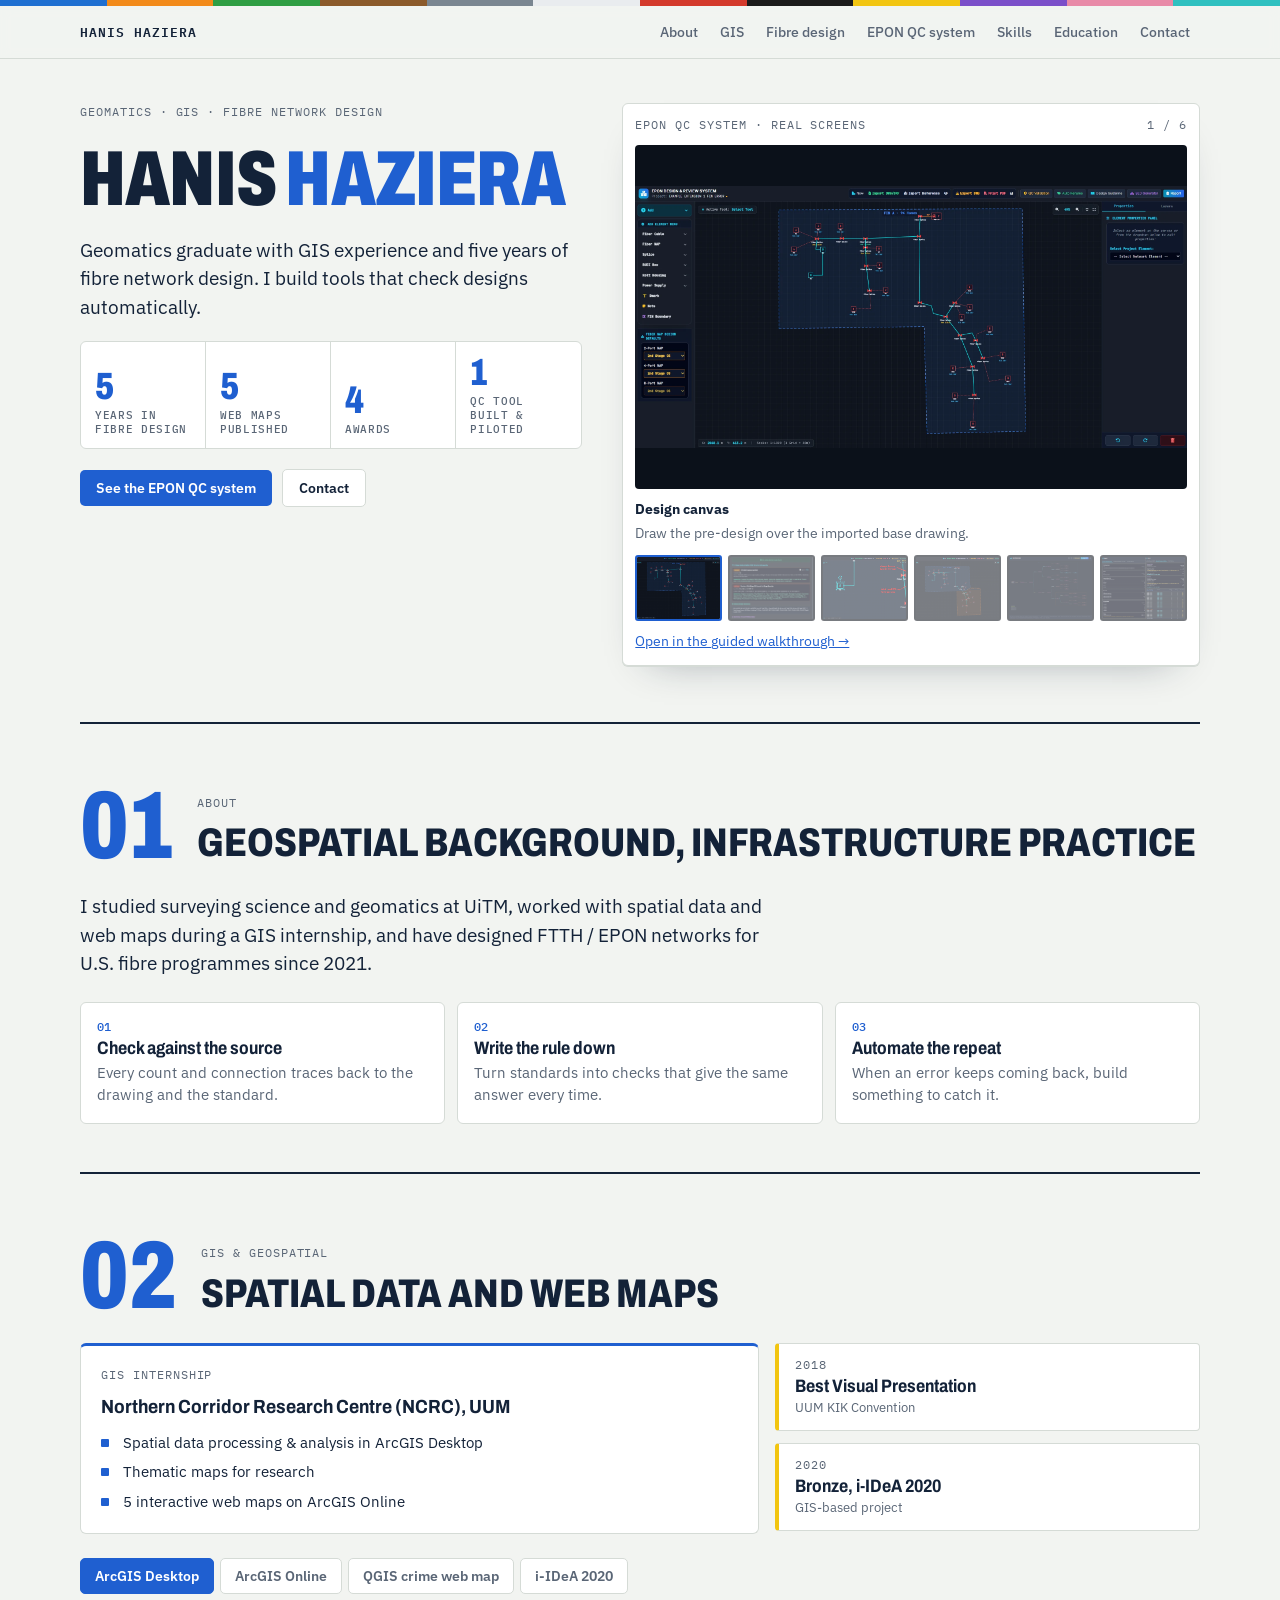
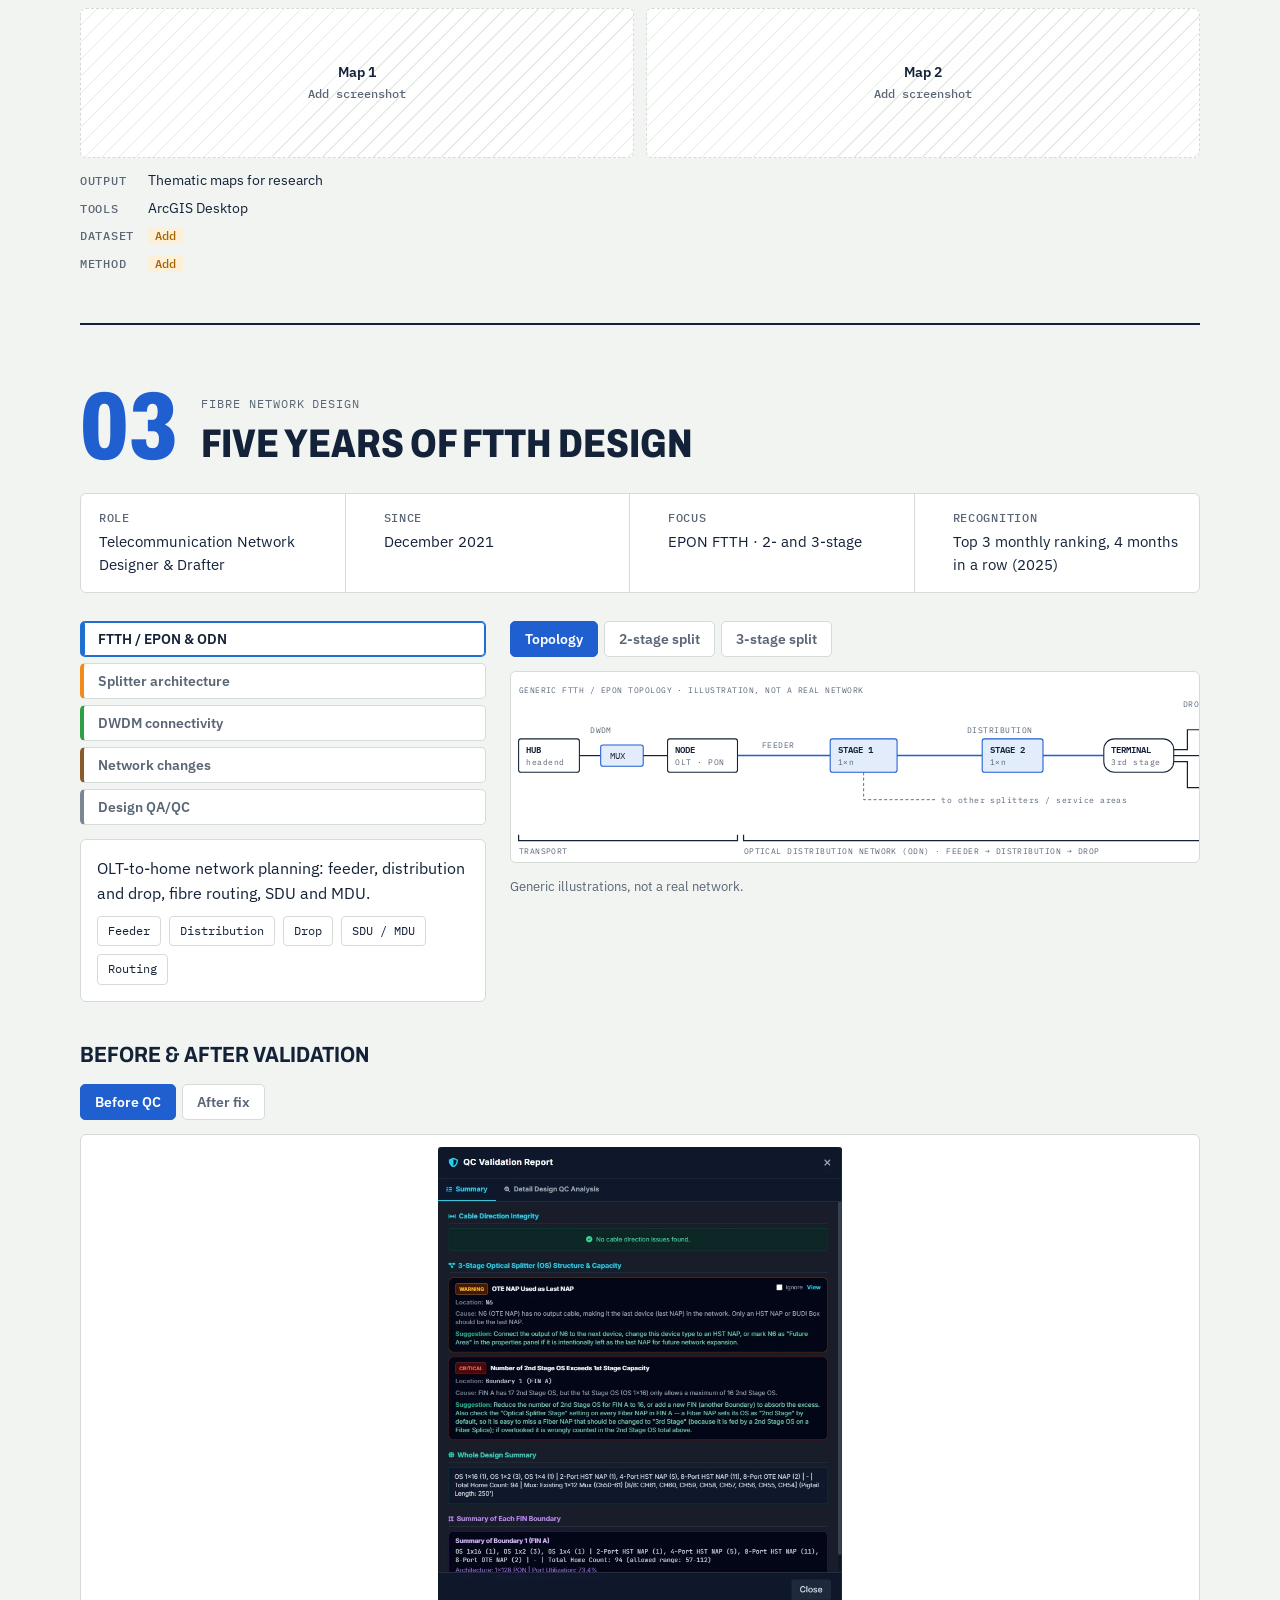
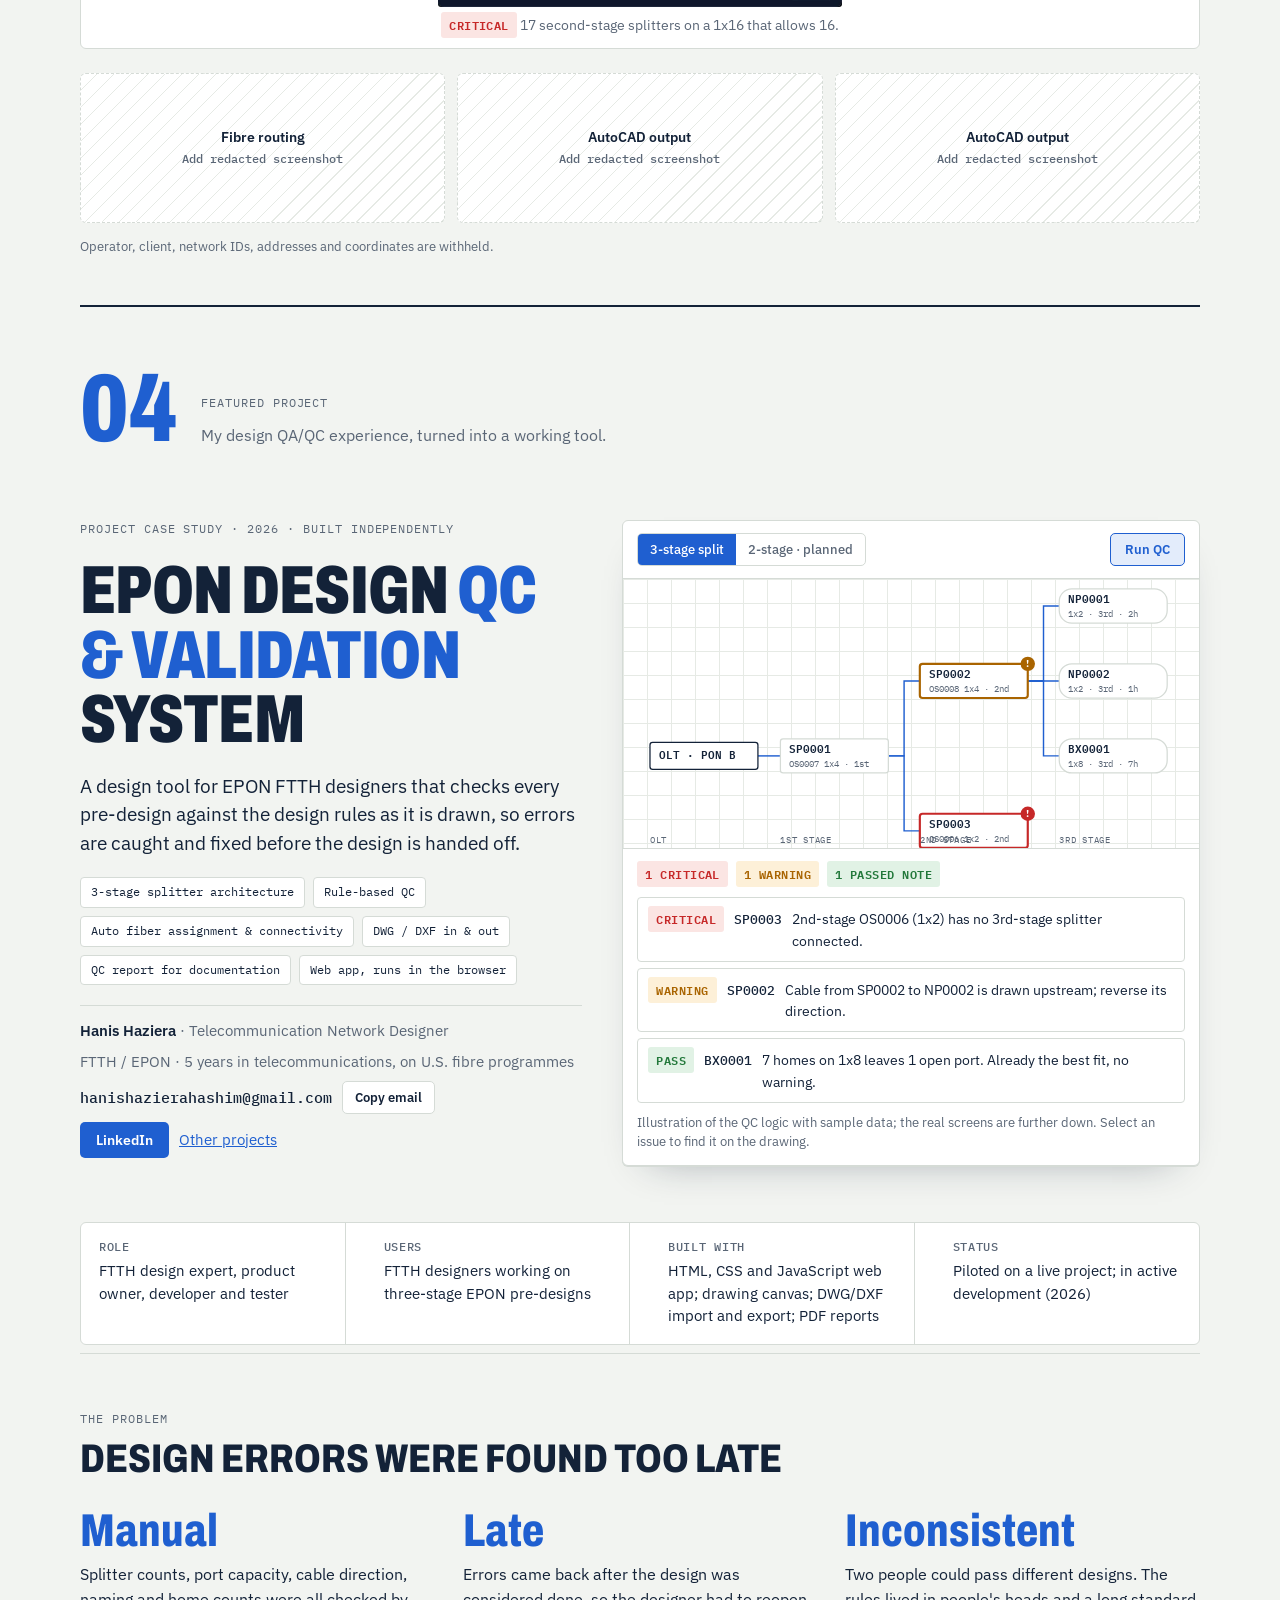
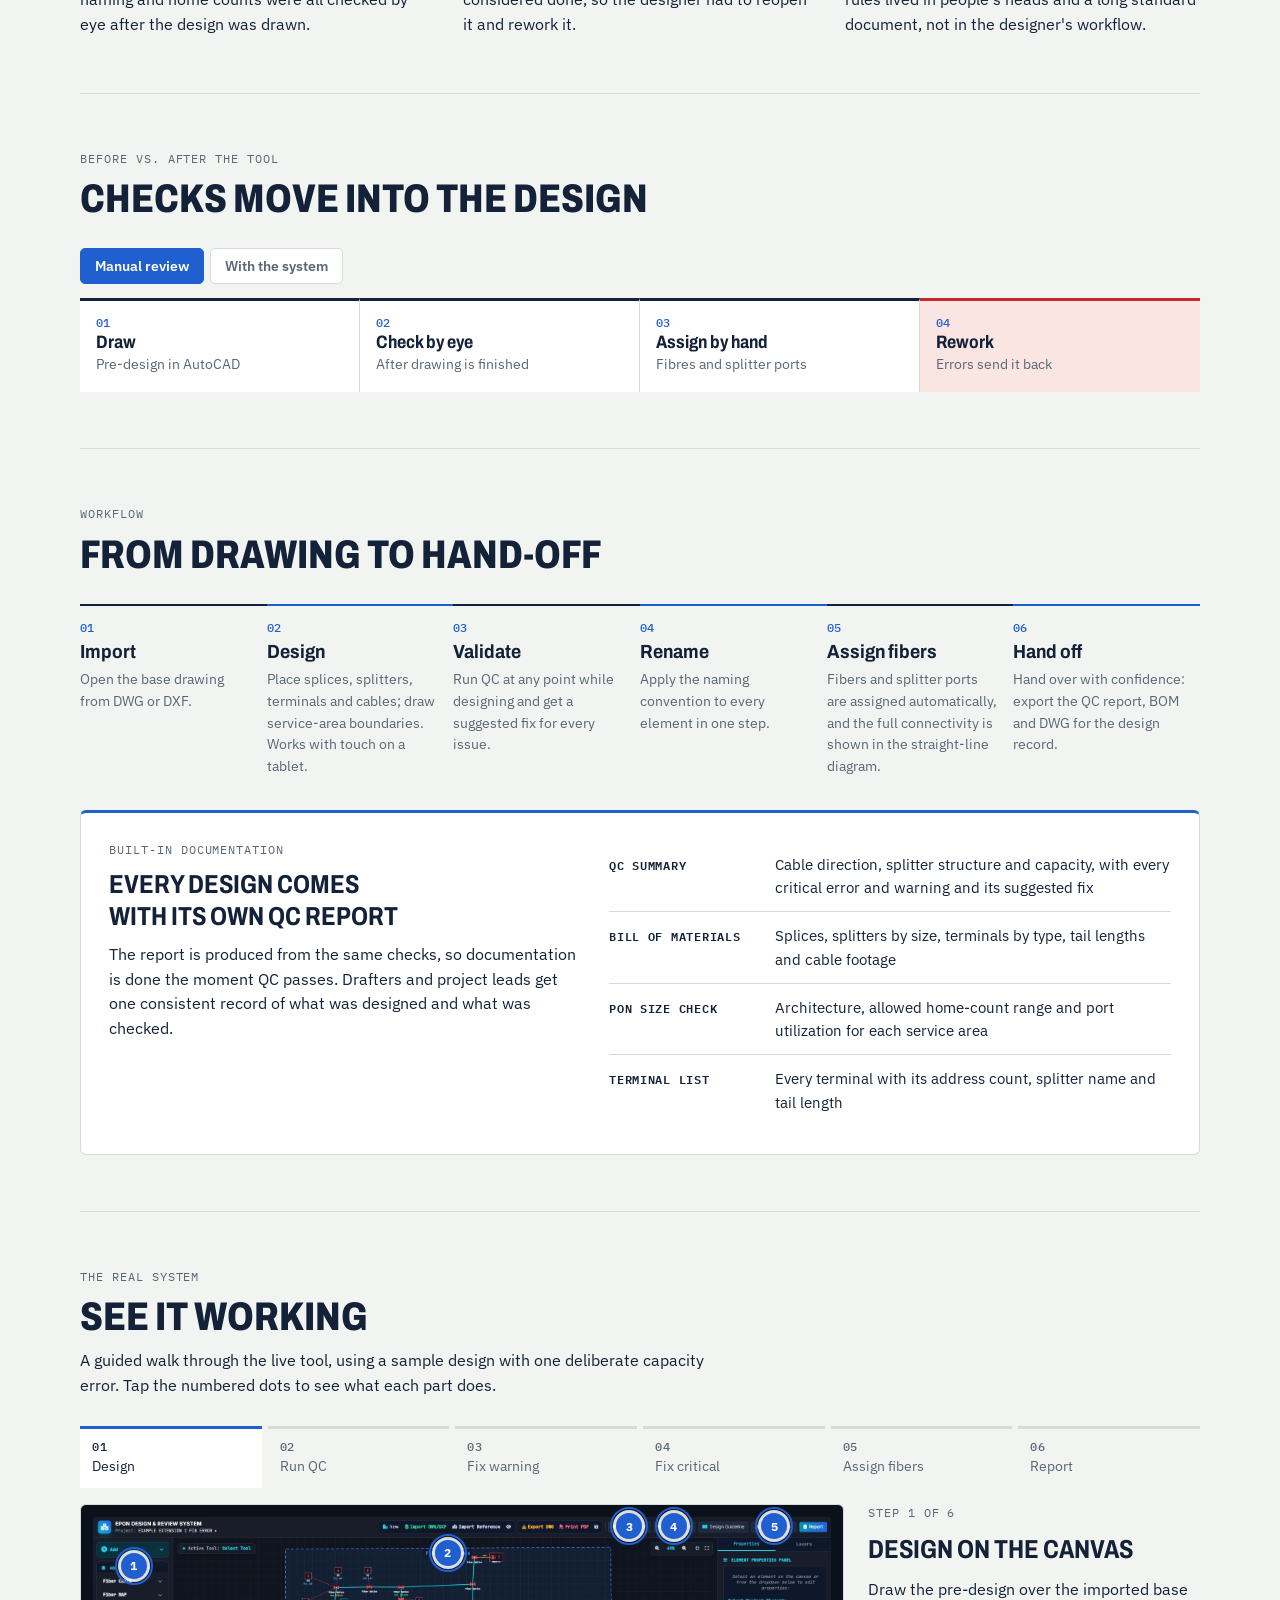
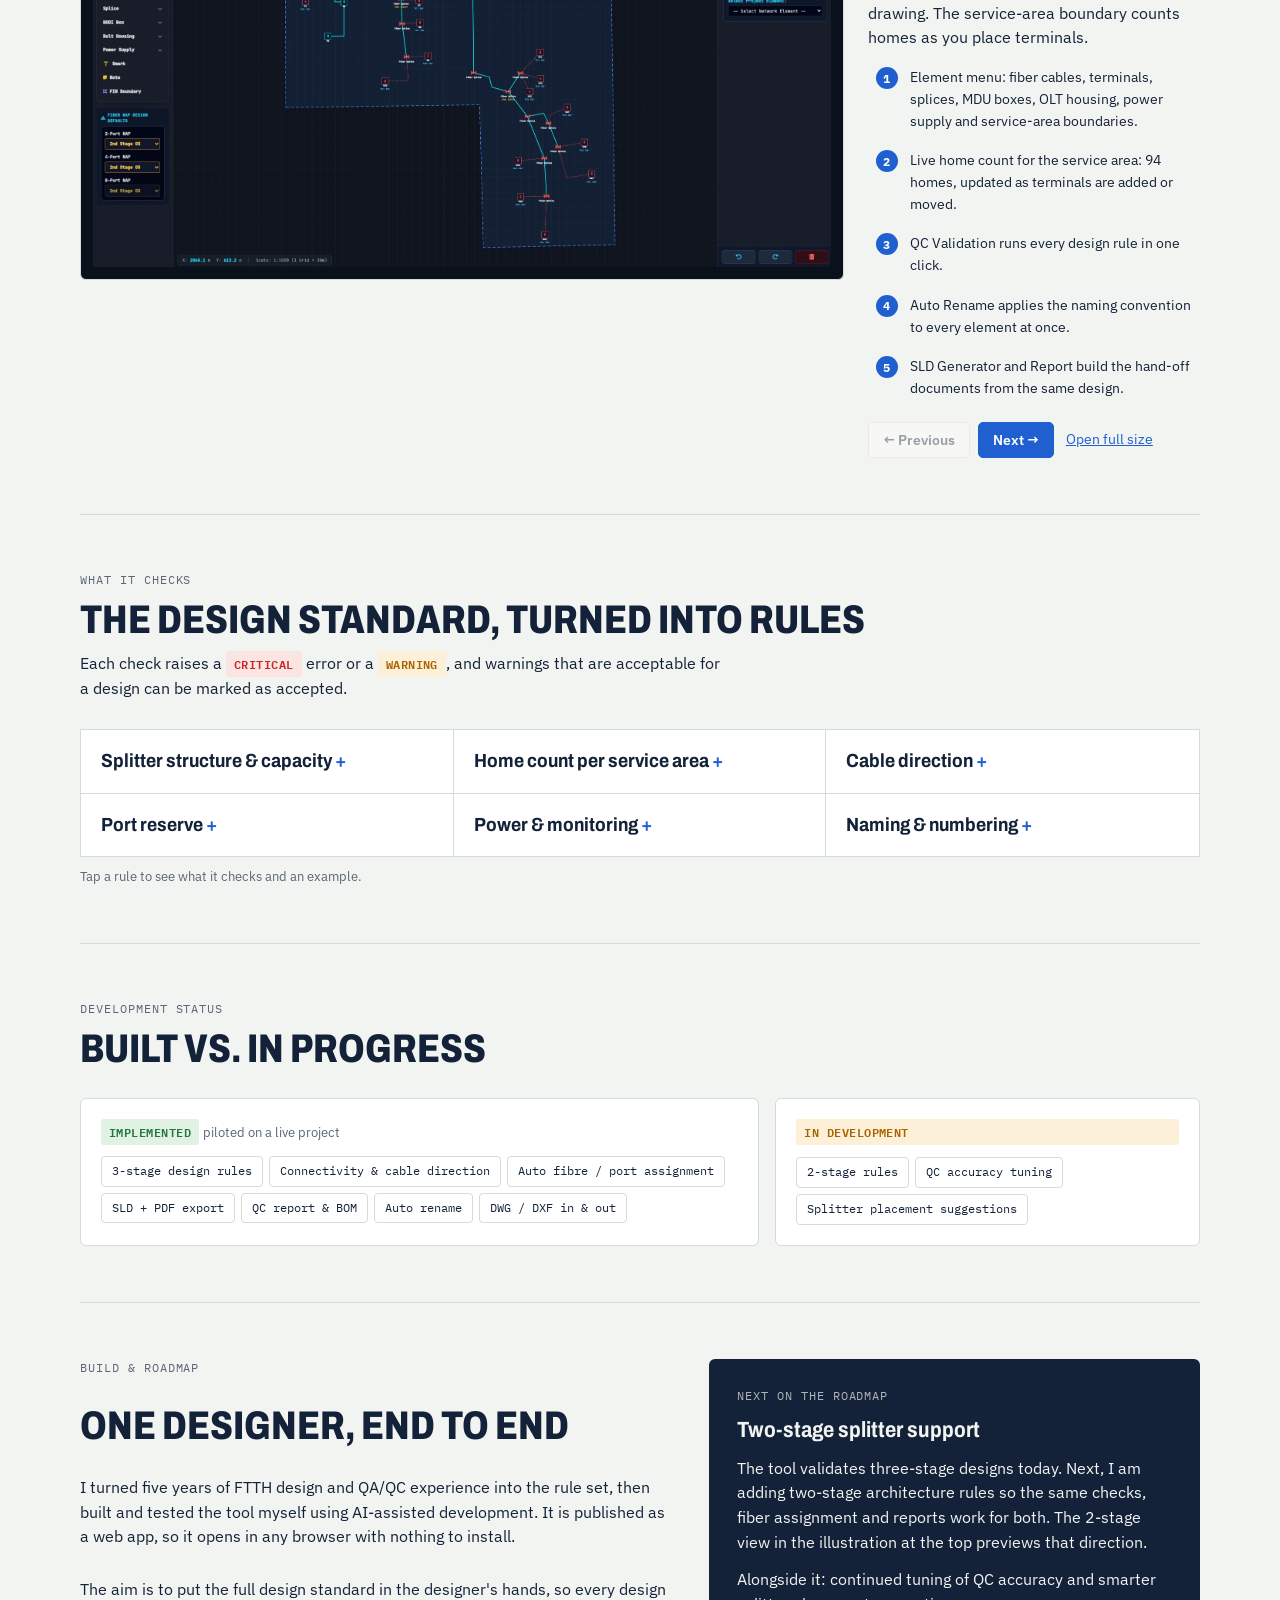
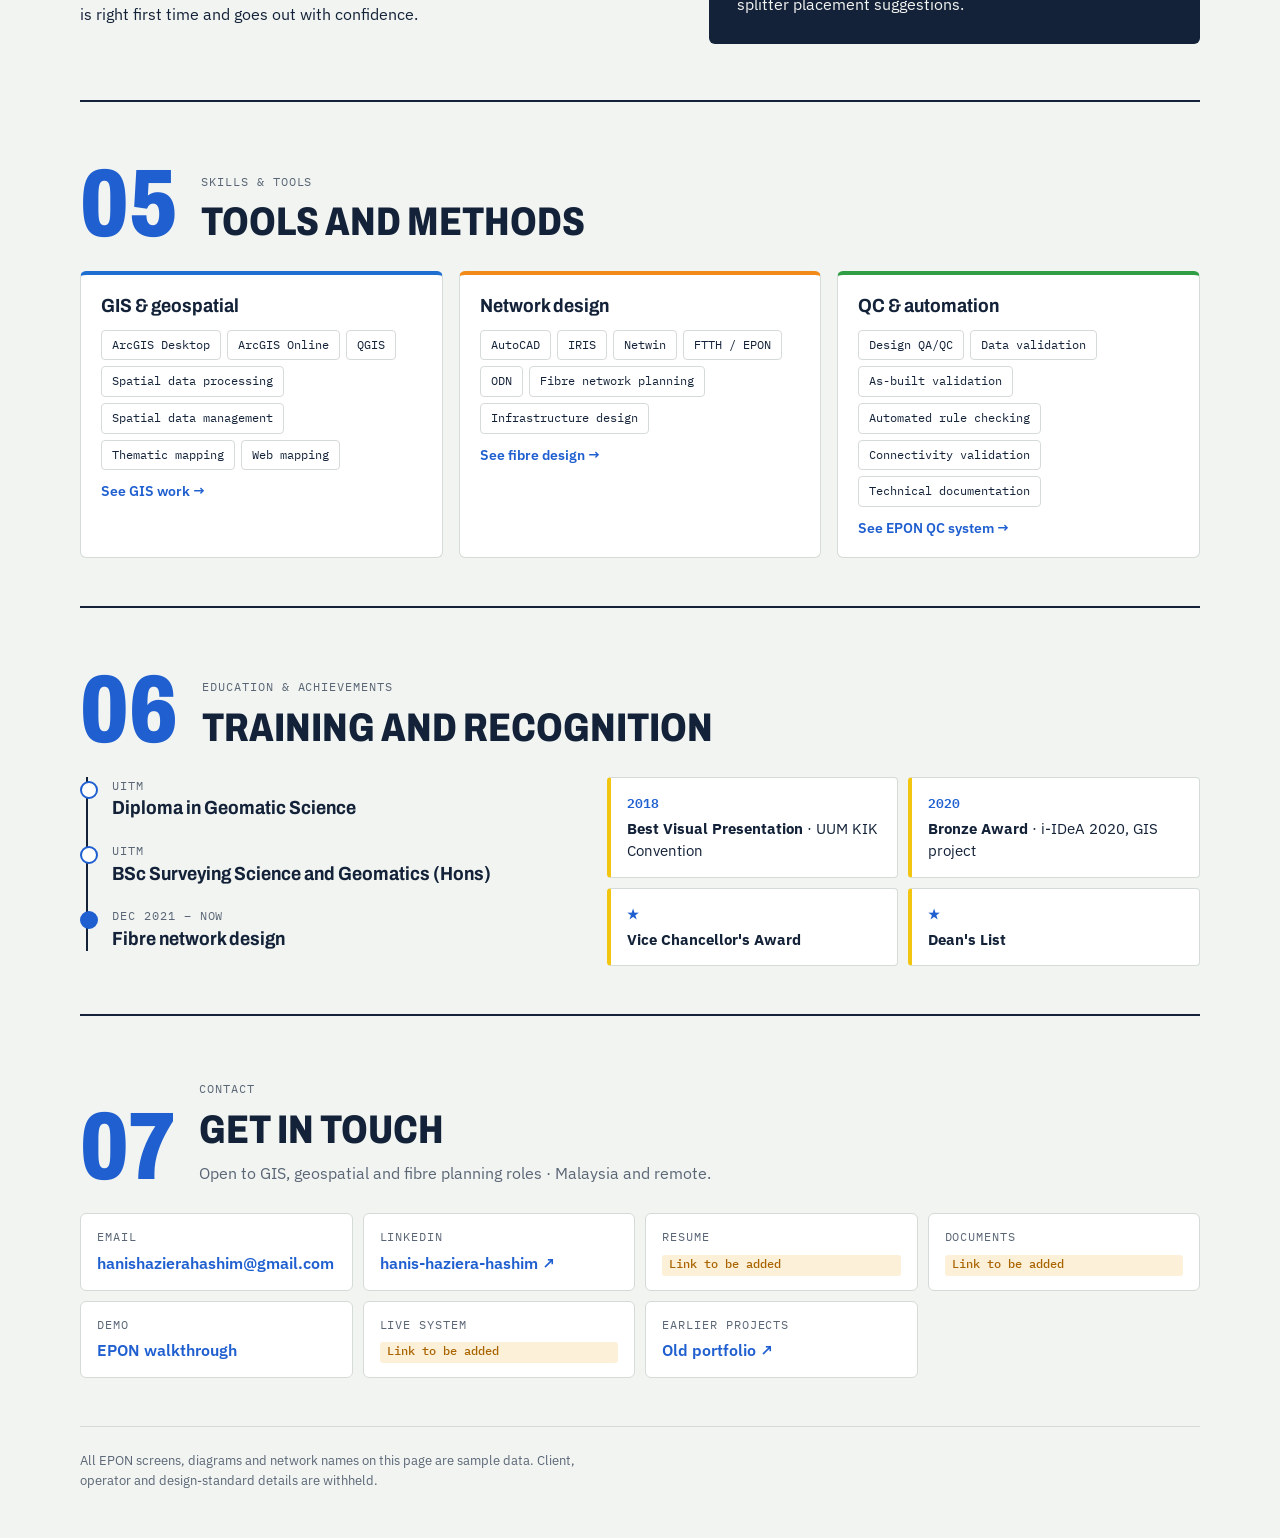
==== index.html @ 0b345705 "index.html" ====
<!doctype html>
<html lang="en">
<head>
<meta charset="utf-8">
<meta name="viewport" content="width=device-width, initial-scale=1, viewport-fit=cover">
<meta name="description" content="Portfolio of Hanis Haziera: Geomatics graduate (UiTM) with GIS experience and five years of FTTH / EPON fibre network design. Featured project: EPON Design QC &amp; Validation System.">
<meta property="og:title" content="Hanis Haziera · Geomatics, GIS &amp; Fibre Network Design">
<meta property="og:description" content="Geomatics graduate with GIS experience, five years of fibre network design, and an EPON design QC &amp; validation system.">
<meta property="og:image" content="shots/1-canvas.png">
<title>Hanis Haziera · Geomatics, GIS &amp; Fibre Network Design</title>
<link rel="preconnect" href="https://fonts.googleapis.com">
<link rel="preconnect" href="https://fonts.gstatic.com" crossorigin>
<link rel="stylesheet" href="https://fonts.googleapis.com/css2?family=Archivo:wdth,wght@62..125,500..900&family=IBM+Plex+Sans:wght@400;500;600&family=IBM+Plex+Mono:wght@400;500&display=swap">
<style>
body{margin:0}
[hidden]{display:none!important}
img{max-width:100%}
:root{padding-top:env(safe-area-inset-top,0px);padding-bottom:env(safe-area-inset-bottom,0px)}

/* Layout: a drawing-sheet case study. Hero = live QC demo on a splitter tree; below, a title-block grid of rules, a numbered workflow, and an SLD strip. Fiber colour code (TIA-598) runs as the one bold motif. */
:root{
  --paper:#f2f4f1; --sheet:#ffffff; --ink:#132238; --muted:#5a6676; --rule:#d5dbd6; --grid:#e6eae5;
  --accent:#1f5fd0; --accent-soft:#e3ecfb;
  --crit:#c62828; --crit-soft:#fbe5e3; --warn:#a96400; --warn-soft:#fdf0d8; --ok:#22783a; --ok-soft:#e1f2e5;
  --display:"Archivo","Arial Narrow",Arial,sans-serif;
  --body:"IBM Plex Sans",system-ui,-apple-system,"Segoe UI",sans-serif;
  --mono:"IBM Plex Mono",ui-monospace,Menlo,Consolas,monospace;
}
@media (prefers-color-scheme: dark){:root:not([data-theme="light"]){
  --paper:#0e1622; --sheet:#152131; --ink:#e7edf5; --muted:#9aa8ba; --rule:#2a3a50; --grid:#1b2a3d;
  --accent:#6ea0ff; --accent-soft:#1a2c4d;
  --crit:#ff7a70; --crit-soft:#3a1a1c; --warn:#f0b04a; --warn-soft:#38290f; --ok:#6fcf8a; --ok-soft:#14301f; color-scheme:dark}}
:root[data-theme="dark"]{
  --paper:#0e1622; --sheet:#152131; --ink:#e7edf5; --muted:#9aa8ba; --rule:#2a3a50; --grid:#1b2a3d;
  --accent:#6ea0ff; --accent-soft:#1a2c4d;
  --crit:#ff7a70; --crit-soft:#3a1a1c; --warn:#f0b04a; --warn-soft:#38290f; --ok:#6fcf8a; --ok-soft:#14301f; color-scheme:dark}

*{box-sizing:border-box}
body{background:var(--paper);color:var(--ink);font-family:var(--body);font-size:16px;line-height:1.55;
  padding-left:max(16px,env(safe-area-inset-left,0px));padding-right:max(16px,env(safe-area-inset-right,0px))}
.wrap{max-width:1120px;margin:0 auto}
.fibers{display:grid;grid-template-columns:repeat(12,1fr);height:6px;margin:0 calc(-1*max(16px,env(safe-area-inset-left,0px)))}
.fibers i:nth-child(1){background:#1f6fd1}.fibers i:nth-child(2){background:#f28a1a}.fibers i:nth-child(3){background:#2f9e44}
.fibers i:nth-child(4){background:#8b5a2b}.fibers i:nth-child(5){background:#7a8691}.fibers i:nth-child(6){background:#e9ecef}
.fibers i:nth-child(7){background:#d33a2c}.fibers i:nth-child(8){background:#1b1b1b}.fibers i:nth-child(9){background:#f2c511}
.fibers i:nth-child(10){background:#7b4fc9}.fibers i:nth-child(11){background:#e88aa8}.fibers i:nth-child(12){background:#2fc0c0}

.label{font-family:var(--mono);font-size:12px;letter-spacing:.08em;text-transform:uppercase;color:var(--muted)}
h1,h2,h3{font-family:var(--display);text-wrap:balance;margin:0}
h1{font-stretch:72%;font-weight:850;font-size:clamp(40px,7vw,78px);line-height:.95;letter-spacing:-.01em;text-transform:uppercase}
h2{font-stretch:80%;font-weight:800;font-size:clamp(28px,4vw,40px);line-height:1.05;text-transform:uppercase}
h3{font-stretch:90%;font-weight:700;font-size:19px;line-height:1.2}
p{margin:0;max-width:65ch}
a{color:var(--accent)}
a:focus-visible,button:focus-visible{outline:2px solid var(--accent);outline-offset:2px}

/* hero */
.hero{display:grid;grid-template-columns:minmax(0,1fr) minmax(0,1.15fr);gap:40px;padding-block:44px 56px;align-items:start}
.hero-copy{display:grid;gap:20px;min-width:0}
.hero h1 .blue{color:var(--accent)}
.lede{font-size:19px;line-height:1.5}
.chips{display:flex;flex-wrap:wrap;gap:8px}
.chip{font-family:var(--mono);font-size:12.5px;padding:5px 10px;border:1px solid var(--rule);border-radius:4px;background:var(--sheet)}
.who{display:grid;gap:8px;font-size:14.5px;color:var(--muted);border-top:1px solid var(--rule);padding-top:14px}
.who b{color:var(--ink);font-weight:600}

/* demo sheet */
.demo{background:var(--sheet);border:1px solid var(--rule);border-radius:6px;min-width:0;box-shadow:0 1px 0 var(--rule),0 18px 40px -28px rgba(19,34,56,.45)}
.demo-bar{display:flex;flex-wrap:wrap;gap:10px;align-items:center;justify-content:space-between;padding:12px 14px;border-bottom:1px solid var(--rule)}
.seg{display:inline-flex;border:1px solid var(--rule);border-radius:5px;overflow:hidden}
.seg button{font:500 13px var(--body);padding:7px 12px;border:0;background:transparent;color:var(--muted);cursor:pointer}
.seg button[aria-pressed="true"]{background:var(--accent);color:#fff}
.run{font:600 13px var(--body);padding:7px 14px;border-radius:5px;border:1px solid var(--accent);background:var(--accent-soft);color:var(--accent);cursor:pointer}
.canvas{position:relative;overflow-x:auto;background-image:linear-gradient(var(--grid) 1px,transparent 1px),linear-gradient(90deg,var(--grid) 1px,transparent 1px);background-size:24px 24px}
.canvas svg{display:block;width:100%;min-width:520px;height:auto}
.scan{position:absolute;top:0;bottom:0;width:3px;left:0;background:var(--accent);opacity:0;pointer-events:none}
.scan.go{animation:scan 1.1s ease-in-out}
@keyframes scan{0%{opacity:.8;left:0}100%{opacity:0;left:100%}}
.qc{border-top:1px solid var(--rule);padding:12px 14px 14px;display:grid;gap:10px}
.qc-sum{display:flex;flex-wrap:wrap;gap:8px;align-items:center}
.pill{font:600 11.5px var(--mono);letter-spacing:.04em;padding:3px 8px;border-radius:3px;text-transform:uppercase}
.pill.crit{background:var(--crit-soft);color:var(--crit)}.pill.warn{background:var(--warn-soft);color:var(--warn)}.pill.ok{background:var(--ok-soft);color:var(--ok)}
.issues{list-style:none;margin:0;padding:0;display:grid;gap:6px}
.issues button{all:unset;box-sizing:border-box;width:100%;display:grid;grid-template-columns:auto auto minmax(0,1fr);gap:10px;align-items:baseline;padding:8px 10px;border:1px solid var(--rule);border-radius:4px;cursor:pointer;font-size:14px}
.issues button:hover,.issues button.sel{border-color:var(--accent);background:var(--accent-soft)}
.issues button:focus-visible{outline:2px solid var(--accent);outline-offset:1px}
.issues code{font:500 12.5px var(--mono)}
.note{font-size:12.5px;color:var(--muted)}

/* sections */
section{padding-block:56px;border-top:1px solid var(--rule)}
.head{display:grid;gap:10px;margin-bottom:28px}
.problem{display:grid;grid-template-columns:repeat(3,minmax(0,1fr));gap:28px}
.problem div{display:grid;gap:8px;align-content:start}
.big{font-family:var(--display);font-stretch:75%;font-weight:800;font-size:46px;line-height:1;color:var(--accent)}
.rules{display:grid;grid-template-columns:repeat(3,minmax(0,1fr));border:1px solid var(--rule);background:var(--sheet)}
.rule{padding:20px;display:grid;gap:10px;align-content:start;border-right:1px solid var(--rule);border-bottom:1px solid var(--rule);min-width:0}
.rule:nth-child(3n){border-right:0}.rule:nth-last-child(-n+3){border-bottom:0}
.rule .eg{font:12.5px/1.5 var(--mono);color:var(--muted);border-left:2px solid var(--rule);padding-left:10px}
.flow{list-style:none;padding:0;margin:0;display:grid;grid-template-columns:repeat(6,minmax(0,1fr));gap:0;counter-reset:s}
.flow li{position:relative;padding:16px 14px 0 0;display:grid;gap:6px;align-content:start;counter-increment:s;min-width:0}
.flow li::before{content:counter(s,decimal-leading-zero);font:500 12px var(--mono);color:var(--accent)}
.flow li::after{content:"";position:absolute;top:0;left:0;right:0;height:2px;background:var(--accent)}
.flow li:nth-child(odd)::after{background:var(--ink)}
.flow p{font-size:14px;color:var(--muted)}
.sld{background:var(--sheet);border:1px solid var(--rule);border-radius:6px;overflow-x:auto;margin-top:32px}
.sld svg{display:block;min-width:720px;width:100%;height:auto}
.report{margin-top:32px;display:grid;grid-template-columns:minmax(0,1fr) minmax(0,1.2fr);gap:32px;padding:28px;border:1px solid var(--rule);border-top:3px solid var(--accent);background:var(--sheet);border-radius:6px}
.report ul{list-style:none;margin:0;padding:0;display:grid;gap:0}
.report li{display:grid;grid-template-columns:150px minmax(0,1fr);gap:16px;padding:12px 0;border-bottom:1px solid var(--rule);font-size:15px}
.report li:last-child{border-bottom:0}
.report li b{font:600 12px var(--mono);text-transform:uppercase;letter-spacing:.06em;padding-top:2px}
@media (max-width:900px){.report{grid-template-columns:minmax(0,1fr)}}
@media (max-width:480px){.report li{grid-template-columns:minmax(0,1fr);gap:4px}}
.tour{display:grid;gap:16px}
.steps{display:grid;grid-template-columns:repeat(6,minmax(0,1fr));gap:6px}
.steps button{all:unset;box-sizing:border-box;cursor:pointer;display:grid;gap:4px;padding:10px 12px 12px;border-top:3px solid var(--rule);color:var(--muted);font-size:13.5px;line-height:1.3;min-width:0}
.steps button b{font:500 11.5px var(--mono);letter-spacing:.06em}
.steps button[aria-selected="true"]{border-top-color:var(--accent);color:var(--ink);background:var(--sheet)}
.steps button.done{border-top-color:var(--ink)}
.steps button:focus-visible{outline:2px solid var(--accent);outline-offset:2px}
.stage{display:grid;grid-template-columns:minmax(0,2.3fr) minmax(0,1fr);gap:24px;align-items:start}
.viewer{background:#0b111a;border:1px solid var(--rule);border-radius:6px;padding:12px;display:grid;place-items:center;min-height:240px;min-width:0}
.imgwrap{position:relative;display:inline-block;max-width:100%;line-height:0}
.imgwrap img{display:block;max-width:100%;max-height:600px;width:auto;height:auto;border-radius:3px;transition:opacity .25s}
.imgwrap img.fading{opacity:.2}
.spots{position:absolute;inset:0}
.spot{all:unset;position:absolute;transform:translate(-50%,-50%);width:26px;height:26px;border-radius:50%;background:var(--accent);color:#fff;font:700 12px var(--body);display:grid;place-items:center;cursor:pointer;box-shadow:0 0 0 3px rgba(255,255,255,.85)}
.spot::after{content:"";position:absolute;inset:-6px;border-radius:50%;border:2px solid var(--accent);animation:ping 1.8s ease-out infinite}
.spot.on{background:#f2c511;color:#111}.spot.on::after{border-color:#f2c511}
.spot:focus-visible{outline:2px solid #fff;outline-offset:3px}
@keyframes ping{0%{transform:scale(.8);opacity:.9}100%{transform:scale(1.6);opacity:0}}
.tip{position:absolute;z-index:3;width:min(260px,70vw);background:var(--sheet);color:var(--ink);border:1px solid var(--rule);border-radius:5px;padding:10px 12px;font:14px/1.45 var(--body);box-shadow:0 12px 30px -12px rgba(0,0,0,.5);pointer-events:none}
.side{display:grid;gap:12px;align-content:start;min-width:0}
.stitle{font-size:26px;font-stretch:80%;text-transform:uppercase}
.side p{font-size:15.5px}
.spotlist{margin:0;padding:0;list-style:none;display:grid;gap:6px;counter-reset:sp}
.spotlist li{counter-increment:sp}
.spotlist button{all:unset;box-sizing:border-box;cursor:pointer;display:grid;grid-template-columns:24px minmax(0,1fr);gap:10px;align-items:start;padding:6px 8px;border-radius:4px;font-size:14px;width:100%}
.spotlist button::before{content:counter(sp);width:22px;height:22px;border-radius:50%;background:var(--accent);color:#fff;font:700 11.5px var(--body);display:grid;place-items:center}
.spotlist button.on,.spotlist button:hover{background:var(--accent-soft)}
.spotlist button:focus-visible{outline:2px solid var(--accent)}
.nav{display:flex;flex-wrap:wrap;gap:8px;align-items:center;margin-top:4px}
.navbtn{font:600 13.5px var(--body);padding:8px 14px;border-radius:5px;border:1px solid var(--rule);background:var(--sheet);color:var(--ink);cursor:pointer}
.navbtn.primary{background:var(--accent);border-color:var(--accent);color:#fff}
.navbtn:disabled{opacity:.4;cursor:default}
.linkbtn{all:unset;cursor:pointer;color:var(--accent);font-size:14px;text-decoration:underline;padding:4px}
.linkbtn:focus-visible{outline:2px solid var(--accent)}
.lightbox{position:fixed;inset:0;z-index:50;background:rgba(5,9,15,.92);display:grid;grid-template-rows:auto minmax(0,1fr);padding:calc(env(safe-area-inset-top,0px) + 12px) max(16px,env(safe-area-inset-right,0px)) calc(env(safe-area-inset-bottom,0px) + 12px) max(16px,env(safe-area-inset-left,0px))}
.lb-bar{display:flex;justify-content:space-between;align-items:center;gap:12px;color:#e7edf5;font:600 15px var(--body);padding-bottom:10px}
.lb-body{overflow:auto;border-radius:4px}
.lb-body img{display:block;max-width:none}
@media (max-width:900px){.stage{grid-template-columns:minmax(0,1fr)}.steps{grid-template-columns:repeat(3,minmax(0,1fr))}}
@media (max-width:480px){.spot{width:22px;height:22px;font-size:11px}}
@media (prefers-reduced-motion:reduce){.spot::after{animation:none}.imgwrap img{transition:none}}
.facts{padding-block:0 8px;border-top:0}
.factgrid{display:grid;grid-template-columns:repeat(4,minmax(0,1fr));margin:0;border:1px solid var(--rule);border-radius:6px;background:var(--sheet)}
.factgrid div{padding:16px 18px;border-right:1px solid var(--rule);display:grid;gap:6px;align-content:start;min-width:0}
.factgrid div:last-child{border-right:0}
.factgrid dt{padding-top:0}
.factgrid dd{font-size:14.5px}
@media (max-width:900px){.factgrid{grid-template-columns:repeat(2,minmax(0,1fr))}.factgrid div:nth-child(2){border-right:0}.factgrid div:nth-child(-n+2){border-bottom:1px solid var(--rule)}}
@media (max-width:480px){.factgrid{grid-template-columns:minmax(0,1fr)}.factgrid div{border-right:0;border-bottom:1px solid var(--rule)}.factgrid div:last-child{border-bottom:0}}
.calls{display:grid;grid-template-columns:repeat(3,minmax(0,1fr));gap:28px}
.call{display:grid;gap:10px;align-content:start}
.call q{font-family:var(--display);font-stretch:85%;font-weight:700;font-size:22px;line-height:1.2;quotes:none}
.stack{display:grid;grid-template-columns:minmax(0,1.2fr) minmax(0,1fr);gap:40px}
dl{margin:0;display:grid;grid-template-columns:max-content minmax(0,1fr);gap:10px 20px;font-size:15px}
dt{font:500 12px var(--mono);text-transform:uppercase;letter-spacing:.06em;color:var(--muted);padding-top:3px}
dd{margin:0}
.research{background:var(--ink);color:var(--paper);border-radius:6px;padding:28px;display:grid;gap:12px}
.research .label{color:inherit;opacity:.7}
.research h3{font-size:22px;font-stretch:85%}
footer{padding-block:24px 48px;border-top:1px solid var(--rule);display:flex;flex-wrap:wrap;gap:20px;justify-content:space-between;align-items:end}
.contact{display:flex;flex-wrap:wrap;gap:10px;align-items:center}
.contact .mail{font:500 14.5px var(--mono);color:var(--ink);user-select:all;overflow-wrap:anywhere}
.copy{font:600 13px var(--body);padding:7px 12px;border-radius:5px;border:1px solid var(--rule);background:var(--sheet);color:var(--ink);cursor:pointer}
.btn{font:600 14px var(--body);padding:9px 16px;border-radius:5px;background:var(--accent);color:#fff;text-decoration:none}

@media (max-width:900px){
  .hero,.stack{grid-template-columns:minmax(0,1fr)}
  .rules{grid-template-columns:minmax(0,1fr) minmax(0,1fr)}
  .rule:nth-child(3n){border-right:1px solid var(--rule)}.rule:nth-child(2n){border-right:0}
  .rule:nth-last-child(-n+3){border-bottom:1px solid var(--rule)}.rule:nth-last-child(-n+2){border-bottom:0}
  .flow{grid-template-columns:repeat(3,minmax(0,1fr));row-gap:24px}
  .calls,.problem{grid-template-columns:minmax(0,1fr)}
}
@media (max-width:560px){
  .rules{grid-template-columns:minmax(0,1fr)}
  .rule{border-right:0!important;border-bottom:1px solid var(--rule)!important}.rule:last-child{border-bottom:0!important}
  .flow{grid-template-columns:minmax(0,1fr) minmax(0,1fr)}
}
@media (prefers-reduced-motion:reduce){.scan.go{animation:none}.node{transition:none!important}}
.node{transition:opacity .25s}

/* ===== Portfolio extension: same tokens, type and drawing-sheet language as the EPON case study ===== */
html{scroll-behavior:smooth}
@media (prefers-reduced-motion:reduce){html{scroll-behavior:auto}}
main [id]{scroll-margin-top:68px}

/* sticky top navigation */
.topnav{position:sticky;top:0;z-index:20;background:var(--paper);background:color-mix(in srgb,var(--paper) 93%,transparent);-webkit-backdrop-filter:blur(6px);backdrop-filter:blur(6px);border-bottom:1px solid var(--rule);margin:0 calc(-1*max(16px,env(safe-area-inset-left,0px)));padding:0 max(16px,env(safe-area-inset-left,0px))}
.topnav .wrap{display:flex;align-items:center;gap:20px;min-height:52px}
.brand{font:600 12.5px var(--mono);letter-spacing:.08em;text-transform:uppercase;color:var(--ink);text-decoration:none;white-space:nowrap}
.navlinks{display:flex;gap:2px;overflow-x:auto;scrollbar-width:none;list-style:none;padding:0;margin:0 0 0 auto}
.navlinks::-webkit-scrollbar{display:none}
.navlinks a{display:block;padding:8px 10px;font:500 13.5px var(--body);color:var(--muted);text-decoration:none;white-space:nowrap;border-radius:4px}
.navlinks a:hover{color:var(--ink);background:var(--sheet)}
.navlinks a[aria-current="true"]{color:var(--accent);box-shadow:inset 0 -2px 0 var(--accent);border-radius:0}
.navlinks a:focus-visible{outline:2px solid var(--accent);outline-offset:-2px}
@media (max-width:900px){.brand{display:none}.navlinks{margin-left:-10px}}

/* part headers */
.part{padding-block:64px 48px;border-top:2px solid var(--ink)}
.part.lead-in{padding-bottom:0}
.part-head{display:grid;grid-template-columns:auto minmax(0,1fr);gap:8px 24px;align-items:end;margin-bottom:28px}
.part-no{font-family:var(--display);font-stretch:75%;font-weight:850;font-size:clamp(56px,9vw,96px);line-height:.8;color:var(--accent)}
.part-head .head{margin:0}
.part-head p{color:var(--muted)}
.sub{font-size:22px;font-stretch:85%;text-transform:uppercase;margin:40px 0 16px}
.btnrow{display:flex;flex-wrap:wrap;gap:10px;align-items:center}
.btn.ghost{background:var(--sheet);color:var(--ink);border:1px solid var(--rule)}
.hero .h1{font-stretch:72%;font-weight:850;font-size:clamp(36px,6vw,68px);line-height:.95;letter-spacing:-.01em;text-transform:uppercase}
.hero .h1 .blue{color:var(--accent)}
.card{background:var(--sheet);border:1px solid var(--rule);border-radius:6px;padding:20px;display:grid;gap:12px;align-content:start;min-width:0}
.card.topline{border-top:3px solid var(--accent)}

/* hero stats */
.stats{display:grid;grid-template-columns:repeat(4,minmax(0,1fr));gap:0;border:1px solid var(--rule);border-radius:6px;background:var(--sheet)}
.stats div{padding:12px 14px;display:flex;flex-direction:column-reverse;gap:2px;border-right:1px solid var(--rule);min-width:0}
.stats div:last-child{border-right:0}
.stats dd{font-family:var(--display);font-stretch:75%;font-weight:850;font-size:38px;line-height:1;color:var(--accent)}
.stats dt{font-size:11px;padding:0}
@media (max-width:560px){.stats{grid-template-columns:repeat(2,minmax(0,1fr))}.stats div:nth-child(2){border-right:0}.stats div:nth-child(-n+2){border-bottom:1px solid var(--rule)}}

/* hero gallery */
.gallery{background:var(--sheet);border:1px solid var(--rule);border-radius:6px;padding:12px;display:grid;gap:10px;min-width:0;box-shadow:0 1px 0 var(--rule),0 18px 40px -28px rgba(19,34,56,.45)}
.g-top{display:flex;justify-content:space-between;gap:10px}
.g-main{all:unset;cursor:zoom-in;display:grid;place-items:center;background:#0b111a;border-radius:4px;aspect-ratio:16/10;overflow:hidden}
.g-main img{max-width:100%;max-height:100%;object-fit:contain;transition:opacity .25s}
.g-main img.fading{opacity:.15}
.g-main:focus-visible{outline:2px solid var(--accent);outline-offset:2px}
.g-cap{display:grid;gap:2px;min-height:44px;font-size:14px}
.g-cap span{color:var(--muted)}
.g-thumbs{display:grid;grid-template-columns:repeat(6,minmax(0,1fr));gap:6px}
.g-thumbs button{all:unset;cursor:pointer;border:2px solid transparent;border-radius:3px;overflow:hidden;aspect-ratio:4/3;background:#0b111a;opacity:.55}
.g-thumbs button img{width:100%;height:100%;object-fit:cover;display:block}
.g-thumbs button[aria-selected="true"]{border-color:var(--accent);opacity:1}
.g-thumbs button:hover{opacity:1}
.g-thumbs button:focus-visible{outline:2px solid var(--accent);outline-offset:1px}
.gallery .linkbtn{justify-self:start;padding:0}
@media (prefers-reduced-motion:reduce){.g-main img{transition:none}}

/* about */
.about{display:grid;gap:24px}
.ways{display:grid;grid-template-columns:repeat(3,minmax(0,1fr));gap:12px}
.ways div{display:grid;gap:4px;padding:16px;border:1px solid var(--rule);border-radius:6px;background:var(--sheet);font-size:14.5px;color:var(--muted)}
.ways b{color:var(--ink);font:700 18px var(--display);font-stretch:85%}
.w-no{font:500 12px var(--mono);color:var(--accent)}

/* generic tabs */
.tabs{display:grid;gap:14px;min-width:0}
.tablist{display:flex;flex-wrap:wrap;gap:6px}
.tablist button{font:600 13.5px var(--body);padding:8px 14px;border-radius:5px;border:1px solid var(--rule);background:var(--sheet);color:var(--muted);cursor:pointer}
.tablist button[aria-selected="true"]{background:var(--accent);border-color:var(--accent);color:#fff}
.tablist button:focus-visible{outline:2px solid var(--accent);outline-offset:2px}
.panel{min-width:0}
.panel[hidden]{display:none}
.vtabs .tablist{flex-direction:column;flex-wrap:nowrap}
.vtabs .tablist button{text-align:left;border-left:4px solid var(--c,var(--accent))}
.vtabs .tablist button[aria-selected="true"]{background:var(--sheet);color:var(--ink);border-color:var(--c,var(--accent));box-shadow:inset 0 0 0 1px var(--c,var(--accent))}
.vtabs .panel{background:var(--sheet);border:1px solid var(--rule);border-radius:6px;padding:16px;display:grid;gap:10px}

/* placeholders and figures */
figure{margin:0;display:grid;gap:8px;align-content:start;min-width:0}
figcaption{font-size:13.5px;color:var(--muted)}
.ph{border:1.5px dashed var(--rule);border-radius:6px;min-height:150px;display:grid;place-content:center;gap:4px;text-align:center;padding:16px;color:var(--muted);font:500 12px/1.5 var(--mono);background:repeating-linear-gradient(135deg,transparent 0 11px,var(--grid) 11px 12px),var(--sheet)}
.ph b{color:var(--ink);font:600 13.5px var(--body)}
.shot{display:block;width:100%;height:auto;border:1px solid var(--rule);border-radius:6px;background:var(--sheet);cursor:zoom-in}
.todo{display:inline-block;font:500 12px var(--mono);color:var(--warn);background:var(--warn-soft);padding:1px 7px;border-radius:3px}
.hide-ph [data-placeholder]{display:none!important}

/* GIS */
.xp{display:grid;grid-template-columns:minmax(0,1.6fr) minmax(0,1fr);gap:16px;margin-bottom:24px}
.ticks{list-style:none;margin:0;padding:0;display:grid;gap:6px}
.ticks li{display:grid;grid-template-columns:14px minmax(0,1fr);gap:8px;font-size:15px}
.ticks li::before{content:"";width:8px;height:8px;margin-top:8px;background:var(--accent);border-radius:1px}
.awards{display:grid;gap:12px;align-content:start}
.award{border:1px solid var(--rule);border-left:4px solid #f2c511;background:var(--sheet);border-radius:4px;padding:12px 16px;display:grid;gap:2px}
.award b{font:700 18px var(--display);font-stretch:85%}
.pair{display:grid;grid-template-columns:minmax(0,1fr) minmax(0,1fr);gap:12px}
.mini{font-size:14px;gap:6px 14px;margin-top:12px}
.maps{list-style:none;margin:0;padding:0;display:grid;gap:6px;counter-reset:m;align-content:start}
.maps li{counter-increment:m;display:grid;grid-template-columns:auto minmax(0,1fr) auto;gap:10px;align-items:center;padding:8px 10px;border:1px solid var(--rule);border-radius:4px;font-size:14px;background:var(--sheet)}
.maps li::before{content:counter(m,decimal-leading-zero);font:500 12px var(--mono);color:var(--accent)}
.maps a{font-weight:600;white-space:nowrap}

.site-frame{border:1px solid var(--rule);border-radius:6px;overflow:hidden;background:var(--sheet)}
.sf-bar{display:flex;flex-wrap:wrap;align-items:center;gap:10px;padding:8px 10px;border-bottom:1px solid var(--rule)}
.sf-dots{display:flex;gap:5px}.sf-dots i{width:9px;height:9px;border-radius:50%;background:var(--rule)}
.sf-pages{display:inline-flex;border:1px solid var(--rule);border-radius:5px;overflow:hidden}
.sf-pages button{font:500 13px var(--body);padding:6px 12px;border:0;background:transparent;color:var(--muted);cursor:pointer}
.sf-pages button[aria-pressed="true"]{background:var(--accent);color:#fff}
.sf-pages button:disabled{cursor:default;opacity:.6}
.sf-pages button:focus-visible{outline:2px solid var(--accent);outline-offset:-2px}
#crimeOpen{margin-left:auto;font:600 13px var(--body)}
.site-frame iframe{display:block;width:100%;height:clamp(420px,70vh,640px);border:0;background:#fff}
.site-frame .ph{border:0;border-radius:0;min-height:260px}

/* fibre */
.fibre-grid{display:grid;grid-template-columns:minmax(0,1fr) minmax(0,1.7fr);gap:24px;align-items:start}
.chips .chip{font-size:12px}
.diagram{background:var(--sheet);border:1px solid var(--rule);border-radius:6px;overflow-x:auto}
.diagram svg{display:block;width:100%;height:auto}
.dg .ln{stroke:var(--accent);stroke-width:2;fill:none}
.dg .ln2{stroke:var(--ink);stroke-width:1.6;fill:none}
.dg .dash{stroke:var(--muted);stroke-width:1.2;fill:none;stroke-dasharray:4 3}
.dg .bx{fill:var(--sheet);stroke:var(--ink);stroke-width:1.4}
.dg .sp{fill:var(--accent-soft);stroke:var(--accent);stroke-width:1.4}
.dg .hm{fill:var(--paper);stroke:var(--muted);stroke-width:1.2}
.dg text{font-family:var(--mono);font-size:12px;fill:var(--ink)}
.dg .m{fill:var(--muted);font-size:10.5px;letter-spacing:.06em}
.dg .b{font-weight:600}
.ba-tabs figure{background:var(--sheet);border:1px solid var(--rule);border-radius:6px;padding:12px;justify-items:center}
.ba-img{display:block;max-width:100%;max-height:460px;width:auto;height:auto;border-radius:3px;cursor:zoom-in}
.figs3{display:grid;grid-template-columns:repeat(3,minmax(0,1fr));gap:12px}

/* EPON additions */
.steps4{list-style:none;margin:0;padding:0;display:grid;grid-template-columns:repeat(4,minmax(0,1fr));gap:0;counter-reset:c}
.steps4 li{counter-increment:c;display:grid;gap:2px;padding:14px 16px 16px;border-top:3px solid var(--ink);background:var(--sheet);border-right:1px solid var(--rule);font-size:14px;color:var(--muted)}
.steps4 li:last-child{border-right:0}
.steps4 li::before{content:counter(c,decimal-leading-zero);font:500 12px var(--mono);color:var(--accent)}
.steps4 b{color:var(--ink);font:700 18px var(--display);font-stretch:85%}
.steps4 li.bad{border-top-color:var(--crit);background:var(--crit-soft)}
.steps4 li.good{border-top-color:var(--ok);background:var(--ok-soft)}
.status{display:grid;grid-template-columns:minmax(0,1.6fr) minmax(0,1fr);gap:16px}
.status .chips{gap:6px}
.rules.compact .rule{cursor:pointer;position:relative}
.rules.compact .rule>p,.rules.compact .rule>.eg{display:none}
.rules.compact .rule.open>p,.rules.compact .rule.open>.eg{display:block}
.rules.compact .rule h3::after{content:" +";color:var(--accent)}
.rules.compact .rule.open h3::after{content:" −"}
.rules.compact .rule:hover,.rules.compact .rule.open{background:var(--accent-soft)}
.rules.compact .rule:focus-visible{outline:2px solid var(--accent);outline-offset:-2px}

/* skills, education, contact */
.skillgrid{display:grid;grid-template-columns:repeat(3,minmax(0,1fr));gap:16px}
.skill{border-top:4px solid var(--c,var(--accent));text-decoration:none;color:inherit;transition:transform .15s}
.skill:hover{transform:translateY(-2px);border-color:var(--c)}
.skill .chips{gap:6px}
.skill .go{font:600 13.5px var(--body);color:var(--accent)}
@media (prefers-reduced-motion:reduce){.skill{transition:none}.skill:hover{transform:none}}
.edu{display:grid;grid-template-columns:minmax(0,1fr) minmax(0,1.2fr);gap:32px;align-items:start}
.timeline{list-style:none;padding:0;display:grid;gap:0;border-left:2px solid var(--ink);margin:0 0 0 6px}
.timeline li{position:relative;padding:0 0 22px 24px;display:grid;gap:2px}
.timeline li:last-child{padding-bottom:0}
.timeline li::before{content:"";position:absolute;left:-8px;top:4px;width:14px;height:14px;border-radius:50%;background:var(--sheet);border:2px solid var(--accent)}
.timeline li.now::before{background:var(--accent)}
.alist{list-style:none;margin:0;padding:0;display:grid;grid-template-columns:minmax(0,1fr) minmax(0,1fr);gap:10px}
.alist li{display:grid;gap:4px;padding:14px 16px;background:var(--sheet);border:1px solid var(--rule);border-left:4px solid #f2c511;border-radius:4px;font-size:14.5px}
.alist .yr{font:600 13px var(--mono);color:var(--accent)}
.cta{display:grid;grid-template-columns:repeat(auto-fit,minmax(min(100%,220px),1fr));gap:10px}
.cbox{display:grid;gap:4px;padding:14px 16px;background:var(--sheet);border:1px solid var(--rule);border-radius:6px;text-decoration:none;color:var(--ink);min-width:0;overflow-wrap:anywhere}
a.cbox:hover,.cbox a:hover{border-color:var(--accent)}
a.cbox b,.cbox a{color:var(--accent);font-weight:600}

@media (max-width:900px){
  .xp,.edu,.status,.fibre-grid{grid-template-columns:minmax(0,1fr)}
  .skillgrid,.ways{grid-template-columns:minmax(0,1fr)}
  .vtabs .tablist{flex-direction:row;flex-wrap:wrap}
}
@media (max-width:640px){
  .part-head{grid-template-columns:minmax(0,1fr)}
  .pair,.figs3,.alist{grid-template-columns:minmax(0,1fr)}
  .steps4{grid-template-columns:minmax(0,1fr) minmax(0,1fr)}
  .steps4 li:nth-child(2){border-right:0}
  .g-thumbs{grid-template-columns:repeat(3,minmax(0,1fr))}
}
</style>
</head>
<body>
<div class="fibers" aria-hidden="true"><i></i><i></i><i></i><i></i><i></i><i></i><i></i><i></i><i></i><i></i><i></i><i></i></div>
<nav class="topnav" aria-label="Portfolio sections">
  <div class="wrap">
    <a class="brand" href="#top">Hanis Haziera</a>
    <ul class="navlinks">
      <li><a href="#about">About</a></li>
      <li><a href="#gis">GIS</a></li>
      <li><a href="#fibre">Fibre design</a></li>
      <li><a href="#epon">EPON QC system</a></li>
      <li><a href="#skills">Skills</a></li>
      <li><a href="#education">Education</a></li>
      <li><a href="#contact">Contact</a></li>
    </ul>
  </div>
</nav>
<main class="wrap">

<!-- ================= INTRO ================= -->
<header class="hero" id="top">
  <div class="hero-copy">
    <span class="label">Geomatics · GIS · Fibre network design</span>
    <h1>Hanis <span class="blue">Haziera</span></h1>
    <p class="lede">Geomatics graduate with GIS experience and five years of fibre network design. I build tools that check designs automatically.</p>
    <dl class="stats">
      <div><dt>Years in fibre design</dt><dd>5</dd></div>
      <div><dt>Web maps published</dt><dd>5</dd></div>
      <div><dt>Awards</dt><dd>4</dd></div>
      <div><dt>QC tool built &amp; piloted</dt><dd>1</dd></div>
    </dl>
    <div class="btnrow">
      <a class="btn" href="#epon">See the EPON QC system</a>
      <a class="btn ghost" href="#contact">Contact</a>
    </div>
  </div>

  <!-- EPON screenshot gallery -->
  <div class="gallery" id="gallery" aria-label="EPON QC system screenshots">
    <div class="g-top"><span class="label">EPON QC system · real screens</span><span class="label" id="gCount"></span></div>
    <button type="button" class="g-main" id="gMain" aria-label="Open screenshot full size"><img id="gImg" alt=""></button>
    <div class="g-cap"><b id="gTitle"></b><span id="gText"></span></div>
    <div class="g-thumbs" id="gThumbs" role="tablist" aria-label="Choose screenshot"></div>
    <button type="button" class="linkbtn" id="gTour">Open in the guided walkthrough →</button>
  </div>
</header>

<!-- ================= 01 ABOUT ================= -->
<section class="part" id="about">
  <div class="part-head"><span class="part-no">01</span><div class="head"><span class="label">About</span><h2>Geospatial background, infrastructure practice</h2></div></div>
  <div class="about">
    <p class="lede">I studied surveying science and geomatics at UiTM, worked with spatial data and web maps during a GIS internship, and have designed FTTH / EPON networks for U.S. fibre programmes since 2021.</p>
    <div class="ways">
      <div><span class="w-no">01</span><b>Check against the source</b><span>Every count and connection traces back to the drawing and the standard.</span></div>
      <div><span class="w-no">02</span><b>Write the rule down</b><span>Turn standards into checks that give the same answer every time.</span></div>
      <div><span class="w-no">03</span><b>Automate the repeat</b><span>When an error keeps coming back, build something to catch it.</span></div>
    </div>
  </div>
</section>

<!-- ================= 02 GIS ================= -->
<section class="part" id="gis">
  <div class="part-head"><span class="part-no">02</span><div class="head"><span class="label">GIS &amp; geospatial</span><h2>Spatial data and web maps</h2></div></div>

  <div class="xp">
    <div class="card topline">
      <span class="label">GIS Internship</span>
      <h3>Northern Corridor Research Centre (NCRC), UUM</h3>
      <ul class="ticks">
        <li>Spatial data processing &amp; analysis in ArcGIS Desktop</li>
        <li>Thematic maps for research</li>
        <li>5 interactive web maps on ArcGIS Online</li>
      </ul>
    </div>
    <div class="awards">
      <div class="award"><span class="label">2018</span><b>Best Visual Presentation</b><span class="note">UUM KIK Convention</span></div>
      <div class="award"><span class="label">2020</span><b>Bronze, i-IDeA 2020</b><span class="note">GIS-based project</span></div>
    </div>
  </div>

  <!-- Screenshots, captions and web-map links are set in the PORTFOLIO config near the end of this file. -->
  <div class="tabs" data-tabs>
    <div class="tablist" role="tablist" aria-label="GIS projects">
      <button type="button" role="tab" data-tab>ArcGIS Desktop</button>
      <button type="button" role="tab" data-tab>ArcGIS Online</button>
      <button type="button" role="tab" data-tab>QGIS crime web map</button>
      <button type="button" role="tab" data-tab>i-IDeA 2020</button>
    </div>
    <div class="panel" role="tabpanel" data-panel>
      <div class="pair">
        <figure data-fig="gis-desktop-1"><div class="ph"><b>Map 1</b>Add screenshot</div></figure>
        <figure data-fig="gis-desktop-2"><div class="ph"><b>Map 2</b>Add screenshot</div></figure>
      </div>
      <dl class="mini">
        <dt>Output</dt><dd>Thematic maps for research</dd>
        <dt>Tools</dt><dd>ArcGIS Desktop</dd>
        <dt>Dataset</dt><dd><span class="todo" data-placeholder>Add</span></dd>
        <dt>Method</dt><dd><span class="todo" data-placeholder>Add</span></dd>
      </dl>
    </div>
    <div class="panel" role="tabpanel" data-panel>
      <div class="pair">
        <figure data-fig="gis-online-1"><div class="ph"><b>Web map</b>Add screenshot</div></figure>
        <ol class="maps" id="webmaps" aria-label="Published web maps"></ol>
      </div>
      <dl class="mini"><dt>Output</dt><dd>5 published interactive web maps</dd><dt>Tools</dt><dd>ArcGIS Online</dd></dl>
    </div>
    <div class="panel" role="tabpanel" data-panel>
      <div class="site-frame">
        <div class="sf-bar">
          <span class="sf-dots" aria-hidden="true"><i></i><i></i><i></i></span>
          <div class="sf-pages" role="group" aria-label="Website pages">
            <button type="button" data-page="HOME.html" aria-pressed="true">Home</button>
            <button type="button" data-page="index1.html" aria-pressed="false">Statistics</button>
            <button type="button" data-page="FACILITIES.html" aria-pressed="false">Emergency</button>
          </div>
          <a id="crimeOpen" target="_blank" rel="noopener">Full screen ↗</a>
        </div>
        <iframe id="crimeFrame" title="Malaysian Crime Cases Statistics 2018 website" loading="lazy"></iframe>
        <div class="ph" id="crimePh" data-placeholder><b>Live website</b>Upload the website folder and set crimeSite in the PORTFOLIO config</div>
      </div>
      <dl class="mini">
        <dt>Project</dt><dd>Malaysian Crime Cases Statistics 2018 · UiTM group project (4 students)</dd>
        <dt>My role</dt><dd>Programmer</dd>
        <dt>Maps</dt><dd>2018 crime cases by state (total, murder, rape, assault, snatch theft, burglary, theft) and 737 police station locations</dd>
        <dt>Tools</dt><dd>QGIS, qgis2web (OpenLayers), Nicepage</dd>
      </dl>
    </div>
    <div class="panel" role="tabpanel" data-panel>
      <div class="pair">
        <figure data-fig="gis-ideas-1"><div class="ph"><b>Project visual</b>Add poster or map</div></figure>
        <dl class="mini">
          <dt>Result</dt><dd>Bronze Award, i-IDeA 2020</dd>
          <dt>Project</dt><dd><span class="todo" data-placeholder>Add title</span></dd>
          <dt>Method</dt><dd><span class="todo" data-placeholder>Add</span></dd>
          <dt>Tools</dt><dd><span class="todo" data-placeholder>Add</span></dd>
        </dl>
      </div>
    </div>
  </div>
</section>

<!-- ================= 03 FIBRE ================= -->
<section class="part" id="fibre">
  <div class="part-head"><span class="part-no">03</span><div class="head"><span class="label">Fibre network design</span><h2>Five years of FTTH design</h2></div></div>

  <dl class="factgrid" style="margin-bottom:28px">
    <div><dt>Role</dt><dd>Telecommunication Network Designer &amp; Drafter</dd></div>
    <div><dt>Since</dt><dd>December 2021</dd></div>
    <div><dt>Focus</dt><dd>EPON FTTH · 2- and 3-stage</dd></div>
    <div><dt>Recognition</dt><dd>Top 3 monthly ranking, 4 months in a row (2025)</dd></div>
  </dl>

  <div class="fibre-grid">
    <div class="tabs vtabs" data-tabs>
      <div class="tablist" role="tablist" aria-label="Design scope">
        <button type="button" role="tab" data-tab style="--c:#1f6fd1">FTTH / EPON &amp; ODN</button>
        <button type="button" role="tab" data-tab style="--c:#f28a1a">Splitter architecture</button>
        <button type="button" role="tab" data-tab style="--c:#2f9e44">DWDM connectivity</button>
        <button type="button" role="tab" data-tab style="--c:#8b5a2b">Network changes</button>
        <button type="button" role="tab" data-tab style="--c:#7a8691">Design QA/QC</button>
      </div>
      <div class="panel" role="tabpanel" data-panel><p>OLT-to-home network planning: feeder, distribution and drop, fibre routing, SDU and MDU.</p><div class="chips"><span class="chip">Feeder</span><span class="chip">Distribution</span><span class="chip">Drop</span><span class="chip">SDU / MDU</span><span class="chip">Routing</span></div></div>
      <div class="panel" role="tabpanel" data-panel><p>Two-stage and three-stage splitter networks, sized to homes and PON limits.</p><div class="chips"><span class="chip">2-stage</span><span class="chip">3-stage</span><span class="chip">PON sizing</span></div></div>
      <div class="panel" role="tabpanel" data-panel><p>DWDM mux connectivity between hub and node, and PON traffic channel assignment.</p><div class="chips"><span class="chip">DWDM mux</span><span class="chip">Hub → node</span><span class="chip">Channel assignment</span></div></div>
      <div class="panel" role="tabpanel" data-panel><p>Interconnects, forced relocations, span replacements and Metro Ethernet as-builts.</p><div class="chips"><span class="chip">Interconnect</span><span class="chip">Forced relocation</span><span class="chip">Span replacement</span><span class="chip">Metro E as-built</span></div></div>
      <div class="panel" role="tabpanel" data-panel><p>Checking designs and construction drawings against the standard. This led to the <a href="#epon">EPON QC system</a>.</p><div class="chips"><span class="chip">Design QA/QC</span><span class="chip">Drawing validation</span></div></div>
    </div>

    <div class="tabs" data-tabs>
      <div class="tablist" role="tablist" aria-label="Diagrams">
        <button type="button" role="tab" data-tab>Topology</button>
        <button type="button" role="tab" data-tab>2-stage split</button>
        <button type="button" role="tab" data-tab>3-stage split</button>
      </div>
      <div class="panel" role="tabpanel" data-panel><div class="diagram"><svg class="dg" viewBox="0 0 1000 250" style="min-width:760px" role="img" aria-labelledby="topoT"><title id="topoT">Generic FTTH / EPON topology from hub to homes</title><text class="m" x="10" y="28">GENERIC FTTH / EPON TOPOLOGY · ILLUSTRATION, NOT A REAL NETWORK</text><rect class="bx" x="10" y="88" width="80" height="44" rx="3"/><text class="b" x="20" y="106">HUB</text><text class="m" x="20" y="122">headend</text><path class="ln2" d="M90 110 H118"/><rect class="sp" x="118" y="96" width="56" height="28" rx="3"/><text x="130" y="115">MUX</text><path class="ln2" d="M174 110 H206"/><text class="m" x="104" y="80">DWDM</text><rect class="bx" x="206" y="88" width="92" height="44" rx="3"/><text class="b" x="216" y="106">NODE</text><text class="m" x="216" y="122">OLT · PON</text><path class="ln" d="M298 110 H420"/><text class="m" x="330" y="100">FEEDER</text><rect class="sp" x="420" y="88" width="88" height="44" rx="3"/><text class="b" x="430" y="106">STAGE 1</text><text class="m" x="430" y="122">1×n</text><path class="dash" d="M464 132 V168 H560"/><text class="m" x="566" y="172">to other splitters / service areas</text><path class="ln" d="M508 110 H620"/><path class="ln" d="M700 110 H780"/><text class="m" x="600" y="80">DISTRIBUTION</text><rect class="sp" x="620" y="88" width="80" height="44" rx="3"/><text class="b" x="630" y="106">STAGE 2</text><text class="m" x="630" y="122">1×n</text><rect class="bx" x="780" y="88" width="92" height="44" rx="14"/><text class="b" x="790" y="106">TERMINAL</text><text class="m" x="790" y="122">3rd stage</text><text class="m" x="884" y="46">DROP</text><path class="ln2" d="M872 102 H890 V76 H912"/><path class="ln2" d="M872 110 H912"/><path class="ln2" d="M872 118 H890 V152 H940"/><polygon class="hm" points="912,70 928,58 944,70 944,86 912,86"/><text class="m" x="952" y="82">SDU</text><polygon class="hm" points="912,104 928,92 944,104 944,120 912,120"/><text class="m" x="952" y="116">SDU</text><rect class="hm" x="940" y="138" width="40" height="56"/><path class="dash" d="M946 146 H974"/><path class="dash" d="M946 160 H974"/><path class="dash" d="M946 174 H974"/><text class="m" x="944" y="208">MDU</text><path class="ln2" d="M10 214 V222 H298 V214"/><text class="m" x="10" y="240">TRANSPORT</text><path class="ln2" d="M306 214 V222 H990 V214"/><text class="m" x="306" y="240">OPTICAL DISTRIBUTION NETWORK (ODN) · FEEDER → DISTRIBUTION → DROP</text></svg></div></div>
      <div class="panel" role="tabpanel" data-panel><div class="diagram"><svg class="dg" viewBox="0 0 520 300" style="min-width:440px" role="img" aria-label="Generic two-stage splitter hierarchy"><text class="m" x="10" y="24">TWO-STAGE · GENERIC</text><rect class="bx" x="10" y="133.0" width="62" height="34" rx="3"/><text x="18" y="154">OLT</text><rect class="sp" x="130" y="135.0" width="64" height="30" rx="3"/><text x="138" y="154">1×n</text><path class="ln" d="M72 150 H101.0 V150 H130"/><path class="ln" d="M194 150 H247.0 V60 H300"/><rect class="sp" x="300" y="46.0" width="64" height="28" rx="3"/><text x="308" y="64">1×n</text><path class="dash" d="M364 60 L380 45"/><rect class="hm" x="380" y="41.5" width="7" height="7"/><path class="dash" d="M364 60 L380 55"/><rect class="hm" x="380" y="51.5" width="7" height="7"/><path class="dash" d="M364 60 L380 65"/><rect class="hm" x="380" y="61.5" width="7" height="7"/><path class="dash" d="M364 60 L380 75"/><rect class="hm" x="380" y="71.5" width="7" height="7"/><path class="ln" d="M194 150 H247.0 V120 H300"/><rect class="sp" x="300" y="106.0" width="64" height="28" rx="3"/><text x="308" y="124">1×n</text><path class="dash" d="M364 120 L380 105"/><rect class="hm" x="380" y="101.5" width="7" height="7"/><path class="dash" d="M364 120 L380 115"/><rect class="hm" x="380" y="111.5" width="7" height="7"/><path class="dash" d="M364 120 L380 125"/><rect class="hm" x="380" y="121.5" width="7" height="7"/><path class="dash" d="M364 120 L380 135"/><rect class="hm" x="380" y="131.5" width="7" height="7"/><path class="ln" d="M194 150 H247.0 V180 H300"/><rect class="sp" x="300" y="166.0" width="64" height="28" rx="3"/><text x="308" y="184">1×n</text><path class="dash" d="M364 180 L380 165"/><rect class="hm" x="380" y="161.5" width="7" height="7"/><path class="dash" d="M364 180 L380 175"/><rect class="hm" x="380" y="171.5" width="7" height="7"/><path class="dash" d="M364 180 L380 185"/><rect class="hm" x="380" y="181.5" width="7" height="7"/><path class="dash" d="M364 180 L380 195"/><rect class="hm" x="380" y="191.5" width="7" height="7"/><path class="ln" d="M194 150 H247.0 V240 H300"/><rect class="sp" x="300" y="226.0" width="64" height="28" rx="3"/><text x="308" y="244">1×n</text><path class="dash" d="M364 240 L380 225"/><rect class="hm" x="380" y="221.5" width="7" height="7"/><path class="dash" d="M364 240 L380 235"/><rect class="hm" x="380" y="231.5" width="7" height="7"/><path class="dash" d="M364 240 L380 245"/><rect class="hm" x="380" y="241.5" width="7" height="7"/><path class="dash" d="M364 240 L380 255"/><rect class="hm" x="380" y="251.5" width="7" height="7"/><text class="m" x="10" y="290">OLT</text><text class="m" x="130" y="290">STAGE 1</text><text class="m" x="300" y="290">STAGE 2</text><text class="m" x="384" y="290">HOMES</text></svg></div></div>
      <div class="panel" role="tabpanel" data-panel><div class="diagram"><svg class="dg" viewBox="0 0 520 300" style="min-width:440px" role="img" aria-label="Generic three-stage splitter hierarchy"><text class="m" x="10" y="24">THREE-STAGE · GENERIC</text><rect class="bx" x="10" y="133.0" width="62" height="34" rx="3"/><text x="18" y="154">OLT</text><rect class="sp" x="105" y="135.0" width="64" height="30" rx="3"/><text x="113" y="154">1×n</text><path class="ln" d="M72 150 H88.5 V150 H105"/><path class="ln" d="M169 150 H204.5 V70 H240"/><rect class="sp" x="240" y="56.0" width="64" height="28" rx="3"/><text x="248" y="74">1×n</text><path class="ln" d="M304 70 H332.0 V48 H360"/><rect class="sp" x="360" y="36.0" width="56" height="24" rx="3"/><text x="368" y="52">1×n</text><path class="dash" d="M416 48 L432 43"/><rect class="hm" x="432" y="39.5" width="7" height="7"/><path class="dash" d="M416 48 L432 53"/><rect class="hm" x="432" y="49.5" width="7" height="7"/><path class="ln" d="M304 70 H332.0 V92 H360"/><rect class="sp" x="360" y="80.0" width="56" height="24" rx="3"/><text x="368" y="96">1×n</text><path class="dash" d="M416 92 L432 87"/><rect class="hm" x="432" y="83.5" width="7" height="7"/><path class="dash" d="M416 92 L432 97"/><rect class="hm" x="432" y="93.5" width="7" height="7"/><path class="ln" d="M169 150 H204.5 V150 H240"/><rect class="sp" x="240" y="136.0" width="64" height="28" rx="3"/><text x="248" y="154">1×n</text><path class="ln" d="M304 150 H332.0 V128 H360"/><rect class="sp" x="360" y="116.0" width="56" height="24" rx="3"/><text x="368" y="132">1×n</text><path class="dash" d="M416 128 L432 123"/><rect class="hm" x="432" y="119.5" width="7" height="7"/><path class="dash" d="M416 128 L432 133"/><rect class="hm" x="432" y="129.5" width="7" height="7"/><path class="ln" d="M304 150 H332.0 V172 H360"/><rect class="sp" x="360" y="160.0" width="56" height="24" rx="3"/><text x="368" y="176">1×n</text><path class="dash" d="M416 172 L432 167"/><rect class="hm" x="432" y="163.5" width="7" height="7"/><path class="dash" d="M416 172 L432 177"/><rect class="hm" x="432" y="173.5" width="7" height="7"/><path class="ln" d="M169 150 H204.5 V230 H240"/><rect class="sp" x="240" y="216.0" width="64" height="28" rx="3"/><text x="248" y="234">1×n</text><path class="ln" d="M304 230 H332.0 V208 H360"/><rect class="sp" x="360" y="196.0" width="56" height="24" rx="3"/><text x="368" y="212">1×n</text><path class="dash" d="M416 208 L432 203"/><rect class="hm" x="432" y="199.5" width="7" height="7"/><path class="dash" d="M416 208 L432 213"/><rect class="hm" x="432" y="209.5" width="7" height="7"/><path class="ln" d="M304 230 H332.0 V252 H360"/><rect class="sp" x="360" y="240.0" width="56" height="24" rx="3"/><text x="368" y="256">1×n</text><path class="dash" d="M416 252 L432 247"/><rect class="hm" x="432" y="243.5" width="7" height="7"/><path class="dash" d="M416 252 L432 257"/><rect class="hm" x="432" y="253.5" width="7" height="7"/><text class="m" x="10" y="290">OLT</text><text class="m" x="105" y="290">STAGE 1</text><text class="m" x="240" y="290">STAGE 2</text><text class="m" x="360" y="290">STAGE 3</text><text class="m" x="440" y="290">HOMES</text></svg></div></div>
      <p class="note">Generic illustrations, not a real network.</p>
    </div>
  </div>

  <h3 class="sub">Before &amp; after validation</h3>
  <div class="tabs ba-tabs" data-tabs>
    <div class="tablist" role="tablist" aria-label="Before and after">
      <button type="button" role="tab" data-tab>Before QC</button>
      <button type="button" role="tab" data-tab>After fix</button>
    </div>
    <div class="panel" role="tabpanel" data-panel><figure><img src="[data-uri]" width="719" height="818" loading="lazy" alt="QC flags a splitter capacity error" data-zoom class="ba-img"><figcaption><span class="pill crit">Critical</span> 17 second-stage splitters on a 1x16 that allows 16.</figcaption></figure></div>
    <div class="panel" role="tabpanel" data-panel><figure><img src="[data-uri]" width="1901" height="846" loading="lazy" alt="Area split into two PONs, QC passes" data-zoom class="ba-img"><figcaption><span class="pill ok">Pass</span> Split into two PONs; both within range.</figcaption></figure></div>
  </div>

  <!-- Before adding real drawings: remove or blur operator/client names, title blocks, job numbers,
       network and equipment IDs, street names, addresses and coordinates. Set the files in the PORTFOLIO config. -->
  <div class="figs3" style="margin-top:24px">
    <figure data-fig="fibre-routing-1"><div class="ph"><b>Fibre routing</b>Add redacted screenshot</div></figure>
    <figure data-fig="fibre-autocad-1"><div class="ph"><b>AutoCAD output</b>Add redacted screenshot</div></figure>
    <figure data-fig="fibre-autocad-2"><div class="ph"><b>AutoCAD output</b>Add redacted screenshot</div></figure>
  </div>
  <p class="note" style="margin-top:14px">Operator, client, network IDs, addresses and coordinates are withheld.</p>
</section>

<!-- ================= 04 EPON (existing case study follows) ================= -->
<section class="part lead-in" id="epon">
  <div class="part-head"><span class="part-no">04</span><div class="head"><span class="label">Featured project</span><p>My design QA/QC experience, turned into a working tool.</p></div></div>
</section>

<header class="hero">
  <div class="hero-copy">
    <span class="label">Project case study · 2026 · built independently</span>
    <h2 class="h1">EPON Design <span class="blue">QC &amp; Validation</span> System</h2>
    <p class="lede">A design tool for EPON FTTH designers that checks every pre-design against the design rules as it is drawn, so errors are caught and fixed before the design is handed off.</p>
    <div class="chips">
      <span class="chip">3-stage splitter architecture</span>
      <span class="chip">Rule-based QC</span>
      <span class="chip">Auto fiber assignment &amp; connectivity</span>
      <span class="chip">DWG / DXF in &amp; out</span>
      <span class="chip">QC report for documentation</span>
      <span class="chip">Web app, runs in the browser</span>
    </div>
    <div class="who">
      <span><b>Hanis Haziera</b> · Telecommunication Network Designer</span>
      <span>FTTH / EPON · 5 years in telecommunications, on U.S. fibre programmes</span>
      <div class="contact"><span class="mail" id="mail">hanishazierahashim@gmail.com</span><button class="copy" id="copy" type="button">Copy email</button></div>
      <div class="contact"><a class="btn" href="http://www.linkedin.com/in/hanis-haziera-hashim">LinkedIn</a><a href="https://ikothang.github.io/portfolio/">Other projects</a></div>
    </div>
  </div>

  <div class="demo" aria-label="Interactive QC demo with sample data">
    <div class="demo-bar">
      <div class="seg" role="group" aria-label="Splitter architecture">
        <button id="m3" type="button" aria-pressed="true">3-stage split</button>
        <button id="m2" type="button" aria-pressed="false">2-stage · planned</button>
      </div>
      <button class="run" id="run" type="button">Run QC</button>
    </div>
    <div class="canvas"><div class="scan" id="scan"></div><svg id="tree" viewBox="0 0 640 300" role="img" aria-label="Splitter tree from OLT port to homes"></svg></div>
    <div class="qc">
      <div class="qc-sum" id="sum"></div>
      <ul class="issues" id="issues"></ul>
      <p class="note" id="dnote">Illustration of the QC logic with sample data; the real screens are further down. Select an issue to find it on the drawing.</p>
    </div>
  </div>
</header>

<section class="facts" aria-label="Project facts">
  <dl class="factgrid">
    <div><dt>Role</dt><dd>FTTH design expert, product owner, developer and tester</dd></div>
    <div><dt>Users</dt><dd>FTTH designers working on three-stage EPON pre-designs</dd></div>
    <div><dt>Built with</dt><dd>HTML, CSS and JavaScript web app; drawing canvas; DWG/DXF import and export; PDF reports</dd></div>
    <div><dt>Status</dt><dd>Piloted on a live project; in active development (2026)</dd></div>
  </dl>
</section>

<section id="problem">
  <div class="head"><span class="label">The problem</span><h2>Design errors were found too late</h2></div>
  <div class="problem">
    <div><span class="big">Manual</span><p>Splitter counts, port capacity, cable direction, naming and home counts were all checked by eye after the design was drawn.</p></div>
    <div><span class="big">Late</span><p>Errors came back after the design was considered done, so the designer had to reopen it and rework it.</p></div>
    <div><span class="big">Inconsistent</span><p>Two people could pass different designs. The rules lived in people's heads and a long standard document, not in the designer's workflow.</p></div>
  </div>
</section>

<section id="approach">
  <div class="head"><span class="label">Before vs. after the tool</span><h2>Checks move into the design</h2></div>
  <div class="tabs flip" data-tabs>
    <div class="tablist" role="tablist" aria-label="Review process">
      <button type="button" role="tab" data-tab>Manual review</button>
      <button type="button" role="tab" data-tab>With the system</button>
    </div>
    <div class="panel" role="tabpanel" data-panel>
      <ol class="steps4">
        <li><b>Draw</b><span>Pre-design in AutoCAD</span></li>
        <li><b>Check by eye</b><span>After drawing is finished</span></li>
        <li><b>Assign by hand</b><span>Fibres and splitter ports</span></li>
        <li class="bad"><b>Rework</b><span>Errors send it back</span></li>
      </ol>
    </div>
    <div class="panel" role="tabpanel" data-panel>
      <ol class="steps4">
        <li><b>Draw</b><span>Canvas over DWG / DXF base</span></li>
        <li><b>Validate live</b><span>Rules run anytime, with fixes</span></li>
        <li><b>Auto-assign</b><span>Fibres, ports and SLD</span></li>
        <li class="good"><b>Report</b><span>QC report, ready to hand off</span></li>
      </ol>
    </div>
  </div>
</section>

<section id="workflow">
  <div class="head"><span class="label">Workflow</span><h2>From drawing to hand-off</h2></div>
  <ol class="flow">
    <li><h3>Import</h3><p>Open the base drawing from DWG or DXF.</p></li>
    <li><h3>Design</h3><p>Place splices, splitters, terminals and cables; draw service-area boundaries. Works with touch on a tablet.</p></li>
    <li><h3>Validate</h3><p>Run QC at any point while designing and get a suggested fix for every issue.</p></li>
    <li><h3>Rename</h3><p>Apply the naming convention to every element in one step.</p></li>
    <li><h3>Assign fibers</h3><p>Fibers and splitter ports are assigned automatically, and the full connectivity is shown in the straight-line diagram.</p></li>
    <li><h3>Hand off</h3><p>Hand over with confidence: export the QC report, BOM and DWG for the design record.</p></li>
  </ol>
  <div class="report">
    <div style="display:grid;gap:10px;align-content:start"><span class="label">Built-in documentation</span><h3 style="font-size:26px;font-stretch:80%;text-transform:uppercase">Every design comes with its own QC report</h3><p>The report is produced from the same checks, so documentation is done the moment QC passes. Drafters and project leads get one consistent record of what was designed and what was checked.</p></div>
    <ul>
      <li><b>QC summary</b><span>Cable direction, splitter structure and capacity, with every critical error and warning and its suggested fix</span></li>
      <li><b>Bill of materials</b><span>Splices, splitters by size, terminals by type, tail lengths and cable footage</span></li>
      <li><b>PON size check</b><span>Architecture, allowed home-count range and port utilization for each service area</span></li>
      <li><b>Terminal list</b><span>Every terminal with its address count, splitter name and tail length</span></li>
    </ul>
  </div>
</section>

<section id="product">
  <div class="head"><span class="label">The real system</span><h2>See it working</h2><p>A guided walk through the live tool, using a sample design with one deliberate capacity error. Tap the numbered dots to see what each part does.</p></div>
  <div class="tour" id="tour">
    <div class="steps" role="tablist" aria-label="Walkthrough steps" id="steps"></div>
    <div class="stage">
      <div class="viewer"><div class="imgwrap" id="imgwrap"><img id="tourImg" alt=""><div class="spots" id="spots"></div></div></div>
      <div class="side">
        <span class="label" id="stepNo"></span>
        <h3 class="stitle" id="stepTitle"></h3>
        <p id="stepText"></p>
        <ol class="spotlist" id="spotList"></ol>
        <div class="nav">
          <button type="button" class="navbtn" id="prev">← Previous</button>
          <button type="button" class="navbtn primary" id="next">Next →</button>
          <button type="button" class="linkbtn" id="zoom">Open full size</button>
        </div>
      </div>
    </div>
  </div>
  <div class="lightbox" id="lightbox" hidden role="dialog" aria-modal="true" aria-label="Full-size screenshot">
    <div class="lb-bar"><span id="lbTitle"></span><button type="button" class="navbtn" id="lbClose">Close</button></div>
    <div class="lb-body" id="lbBody"><img id="lbImg" alt=""></div>
  </div>
</section>

<section id="rules">
  <div class="head"><span class="label">What it checks</span><h2>The design standard, turned into rules</h2><p>Each check raises a <span class="pill crit">Critical</span> error or a <span class="pill warn">Warning</span>, and warnings that are acceptable for a design can be marked as accepted.</p></div>
  <div class="rules">
    <div class="rule"><h3>Splitter structure &amp; capacity</h3><p>Validates the 1st, 2nd and 3rd stage splitters in each service area, and that every 2nd-stage splitter feeds at least one downstream splitter.</p><span class="eg">OS0006 (1x4, 2nd stage): no 3rd-stage splitter connected</span></div>
    <div class="rule"><h3>Home count per service area</h3><p>Adds up homes from every terminal inside each drawn service-area boundary and checks the total against the allowed range for the PON port.</p><span class="eg">Service area A: 120 homes, allowed 57–112 on a 1x128 PON</span></div>
    <div class="rule"><h3>Cable direction</h3><p>Traces every fiber cable from the OLT outwards and flags cables drawn input-to-output the wrong way round.</p><span class="eg">Cable SP0002 → SP0001 runs upstream</span></div>
    <div class="rule"><h3>Port reserve</h3><p>A terminal with a monitoring cable must keep one spare splitter port, so homes + 1 has to fit the port count.</p><span class="eg">NP0003: 8 homes + monitoring on 8 ports</span></div>
    <div class="rule"><h3>Power &amp; monitoring</h3><p>A new OLT needs its power supply, power cable and monitoring cable. An existing, already-powered OLT must not get a second set.</p><span class="eg">New OLT has no power supply placed</span></div>
    <div class="rule"><h3>Naming &amp; numbering</h3><p>Auto-renames splices, terminals, splitters and cables to the naming convention, with no duplicates inside a service area.</p><span class="eg">SP0001 · NP0001 · OS0001 · .01.0001</span></div>
  </div>
</section>

<section id="status">
  <div class="head"><span class="label">Development status</span><h2>Built vs. in progress</h2></div>
  <div class="status">
    <div class="card">
      <span><span class="pill ok">Implemented</span> <span class="note">piloted on a live project</span></span>
      <div class="chips">
        <span class="chip">3-stage design rules</span><span class="chip">Connectivity &amp; cable direction</span><span class="chip">Auto fibre / port assignment</span>
        <span class="chip">SLD + PDF export</span><span class="chip">QC report &amp; BOM</span><span class="chip">Auto rename</span><span class="chip">DWG / DXF in &amp; out</span>
      </div>
    </div>
    <div class="card">
      <span class="pill warn">In development</span>
      <div class="chips"><span class="chip">2-stage rules</span><span class="chip">QC accuracy tuning</span><span class="chip">Splitter placement suggestions</span></div>
    </div>
  </div>
</section>

<section id="build">
  <div class="stack">
    <div class="head" style="margin:0"><span class="label">Build &amp; roadmap</span><h2>One designer, end to end</h2>
      <p>I turned five years of FTTH design and QA/QC experience into the rule set, then built and tested the tool myself using AI-assisted development. It is published as a web app, so it opens in any browser with nothing to install.</p>
      <p>The aim is to put the full design standard in the designer's hands, so every design is right first time and goes out with confidence.</p>
    </div>
    <div class="research">
      <span class="label">Next on the roadmap</span>
      <h3>Two-stage splitter support</h3>
      <p>The tool validates three-stage designs today. Next, I am adding two-stage architecture rules so the same checks, fiber assignment and reports work for both. The 2-stage view in the illustration at the top previews that direction.</p>
      <p>Alongside it: continued tuning of QC accuracy and smarter splitter placement suggestions.</p>
    </div>
  </div>
</section>

<!-- ================= 05 SKILLS ================= -->
<section class="part" id="skills">
  <div class="part-head"><span class="part-no">05</span><div class="head"><span class="label">Skills &amp; tools</span><h2>Tools and methods</h2></div></div>
  <div class="skillgrid">
    <a class="card skill" href="#gis" style="--c:#1f6fd1">
      <h3>GIS &amp; geospatial</h3>
      <div class="chips"><span class="chip">ArcGIS Desktop</span><span class="chip">ArcGIS Online</span><span class="chip">QGIS</span><span class="chip">Spatial data processing</span><span class="chip">Spatial data management</span><span class="chip">Thematic mapping</span><span class="chip">Web mapping</span></div>
      <span class="go">See GIS work →</span>
    </a>
    <a class="card skill" href="#fibre" style="--c:#f28a1a">
      <h3>Network design</h3>
      <div class="chips"><span class="chip">AutoCAD</span><span class="chip">IRIS</span><span class="chip">Netwin</span><span class="chip">FTTH / EPON</span><span class="chip">ODN</span><span class="chip">Fibre network planning</span><span class="chip">Infrastructure design</span></div>
      <span class="go">See fibre design →</span>
    </a>
    <a class="card skill" href="#epon" style="--c:#2f9e44">
      <h3>QC &amp; automation</h3>
      <div class="chips"><span class="chip">Design QA/QC</span><span class="chip">Data validation</span><span class="chip">As-built validation</span><span class="chip">Automated rule checking</span><span class="chip">Connectivity validation</span><span class="chip">Technical documentation</span></div>
      <span class="go">See EPON QC system →</span>
    </a>
  </div>
</section>

<!-- ================= 06 EDUCATION ================= -->
<section class="part" id="education">
  <div class="part-head"><span class="part-no">06</span><div class="head"><span class="label">Education &amp; achievements</span><h2>Training and recognition</h2></div></div>
  <div class="edu">
    <!-- Add years if you want them shown, e.g. <span class="label">2015 – 2018</span> -->
    <ol class="timeline">
      <li><span class="label">UiTM</span><h3>Diploma in Geomatic Science</h3></li>
      <li><span class="label">UiTM</span><h3>BSc Surveying Science and Geomatics (Hons)</h3></li>
      <li class="now"><span class="label">Dec 2021 – now</span><h3>Fibre network design</h3></li>
    </ol>
    <ul class="alist">
      <li><span class="yr">2018</span><span><b>Best Visual Presentation</b> · UUM KIK Convention</span></li>
      <li><span class="yr">2020</span><span><b>Bronze Award</b> · i-IDeA 2020, GIS project</span></li>
      <li><span class="yr">★</span><span><b>Vice Chancellor's Award</b></span></li>
      <li><span class="yr">★</span><span><b>Dean's List</b></span></li>
    </ul>
  </div>
</section>

<!-- ================= 07 CONTACT ================= -->
<section class="part" id="contact">
  <div class="part-head"><span class="part-no">07</span><div class="head"><span class="label">Contact</span><h2>Get in touch</h2><p>Open to GIS, geospatial and fibre planning roles · Malaysia and remote.</p></div></div>
  <div class="cta">
    <a class="cbox" href="mailto:hanishazierahashim@gmail.com"><span class="label">Email</span><b>hanishazierahashim@gmail.com</b></a>
    <a class="cbox" href="http://www.linkedin.com/in/hanis-haziera-hashim" target="_blank" rel="noopener"><span class="label">LinkedIn</span><b>hanis-haziera-hashim ↗</b></a>
    <span class="cbox" data-link="resume" data-text="Resume (PDF) ↓"><span class="label">Resume</span></span>
    <span class="cbox" data-link="documents" data-text="Academic documents ↗"><span class="label">Documents</span></span>
    <a class="cbox" href="#product"><span class="label">Demo</span><b>EPON walkthrough</b></a>
    <span class="cbox" data-link="liveDemo" data-text="Live EPON web app ↗"><span class="label">Live system</span></span>
    <a class="cbox" href="https://ikothang.github.io/portfolio/" target="_blank" rel="noopener"><span class="label">Earlier projects</span><b>Old portfolio ↗</b></a>
  </div>
</section>

<footer>
  <p class="note" style="flex-basis:100%">All EPON screens, diagrams and network names on this page are sample data. Client, operator and design-standard details are withheld.</p>
</footer>
</main>
<script>
(function(){
  const STEPS=[
   {t:"Design",title:"Design on the canvas",src:"[data-uri]",w:1913,h:908,
    text:"Draw the pre-design over the imported base drawing. The service-area boundary counts homes as you place terminals.",
    spots:[[5.5,14,"Element menu: fiber cables, terminals, splices, MDU boxes, OLT housing, power supply and service-area boundaries."],
           [48.1,10.3,"Live home count for the service area: 94 homes, updated as terminals are added or moved."],
           [72.7,2.8,"QC Validation runs every design rule in one click."],
           [78.7,2.8,"Auto Rename applies the naming convention to every element at once."],
           [92.3,2.8,"SLD Generator and Report build the hand-off documents from the same design."]]},
   {t:"Run QC",title:"Run QC validation",src:"[data-uri]",w:719,h:818,
    text:"QC finds one warning and one critical error, each with its location, cause and a suggested fix, while the design is still open.",
    spots:[[8.5,30.7,"Warning: an OTE terminal is the last device on the run, which the standard does not allow."],
           [88,30.5,"Ignore accepts a warning that is intended. View jumps to the element on the drawing."],
           [8.5,48,"Critical: 17 second-stage splitters on a first-stage 1x16, which allows only 16."],
           [58.7,89.7,"Service-area summary: 94 homes against an allowed 57–112, with port utilization."]]},
   {t:"Fix warning",title:"Fix the warning",src:"[data-uri]",w:1908,h:901,
    text:"View opens terminal N6 with its properties. The fix is one setting: change the terminal type, or mark it as a future-area terminal.",
    spots:[[31.3,46,"Terminal N6, opened straight from the QC result."],
           [92.6,29.6,"Change the terminal type here."],
           [92.9,63.6,"Live port check: 5 homes, 3 ports still available."]]},
   {t:"Fix critical",title:"Fix the critical error",src:"[data-uri]",w:1901,h:846,
    text:"Following the suggestion, the area is split into two PONs. Both now sit inside their allowed range and QC passes.",
    spots:[[42.3,16.7,"Service area A drops to 62 homes."],
           [62.3,51.4,"New service area B takes 32 homes on its own PON."]]},
   {t:"Assign fibers",title:"Auto fiber assignment",src:"[data-uri]",w:1079,h:817,
    text:"The straight-line diagram is generated from the design's real connectivity. Fibers and splitter ports are assigned automatically for both service areas.",
    spots:[[5.4,41.5,"OLT and pigtail: each PON's feeder fiber is assigned at the first splice."],
           [58.6,31.7,"Service area A: every splitter port and fiber assigned down to each terminal."],
           [74.5,67.8,"Service area B, assigned the same way."],
           [90.9,3.3,"Export the SLD as PDF for the drafter."],
           [49,96.9,"Missing or invalid connections are flagged as errors, never invented."]]},
   {t:"Report",title:"Report for documentation",src:"[data-uri]",w:1051,h:780,
    text:"The report is built from the same design, so documentation is ready the moment QC passes.",
    spots:[[6.5,34,"Bill of materials counted straight from the design: splices, splitters, terminals, tails and cable."],
           [75.5,21.5,"PON size check per service area: allowed range and port utilization."],
           [57,54.5,"Terminal list with auto-assigned names, address counts and tail lengths."]]}
  ];
  STEPS.forEach(s=>{const i=new Image(); i.src=s.src;});
  let cur=0, active=-1;
  const $=id=>document.getElementById(id);
  const stepsEl=$('steps'), img=$('tourImg'), spotsEl=$('spots'), list=$('spotList');
  STEPS.forEach((s,i)=>{
    const b=document.createElement('button'); b.type='button'; b.setAttribute('role','tab'); b.id='step-'+i;
    b.innerHTML='<b>0'+(i+1)+'</b><span></span>'; b.querySelector('span').textContent=s.t;
    b.addEventListener('click',()=>go(i)); stepsEl.append(b);
  });
  function tip(k){
    spotsEl.querySelectorAll('.tip').forEach(t=>t.remove());
    spotsEl.querySelectorAll('.spot').forEach((d,j)=>d.classList.toggle('on',j===k));
    list.querySelectorAll('button').forEach((d,j)=>d.classList.toggle('on',j===k));
    active=k; if(k<0) return;
    const [x,y,txt]=STEPS[cur].spots[k];
    const t=document.createElement('div'); t.className='tip'; t.textContent=txt; spotsEl.append(t);
    const W=spotsEl.clientWidth, H=spotsEl.clientHeight, tw=t.offsetWidth, th=t.offsetHeight;
    let left=x/100*W+18, top=y/100*H-th/2;
    if(left+tw>W) left=x/100*W-18-tw;
    if(left<4) left=Math.max(4,Math.min(W-tw-4,x/100*W-tw/2));
    top=Math.max(4,Math.min(H-th-4,top));
    t.style.left=left+'px'; t.style.top=top+'px';
  }
  function go(i){
    cur=Math.max(0,Math.min(STEPS.length-1,i)); const s=STEPS[cur];
    stepsEl.querySelectorAll('button').forEach((b,j)=>{b.setAttribute('aria-selected',j===cur);b.classList.toggle('done',j<cur);b.tabIndex=j===cur?0:-1;});
    img.classList.add('fading');
    const show=()=>{img.classList.remove('fading');};
    img.onload=show; img.src=s.src; img.alt=s.title; img.width=s.w; img.height=s.h; if(img.complete) show();
    $('stepNo').textContent='Step '+(cur+1)+' of '+STEPS.length;
    $('stepTitle').textContent=s.title; $('stepText').textContent=s.text;
    spotsEl.replaceChildren(); list.replaceChildren();
    s.spots.forEach((sp,k)=>{
      const d=document.createElement('button'); d.type='button'; d.className='spot'; d.textContent=k+1;
      d.style.left=sp[0]+'%'; d.style.top=sp[1]+'%'; d.setAttribute('aria-label','Point '+(k+1)+': '+sp[2]);
      d.addEventListener('click',e=>{e.stopPropagation(); tip(active===k?-1:k);});
      d.addEventListener('mouseenter',()=>tip(k));
      spotsEl.append(d);
      const li=document.createElement('li'), b=document.createElement('button'); b.type='button'; b.append(document.createElement('span')); b.lastChild.textContent=sp[2];
      b.addEventListener('click',()=>tip(active===k?-1:k)); b.addEventListener('mouseenter',()=>tip(k)); li.append(b); list.append(li);
    });
    active=-1;
    $('prev').disabled=cur===0; $('next').textContent=cur===STEPS.length-1?'Start again ↺':'Next →';
  }
  $('prev').addEventListener('click',()=>go(cur-1));
  $('next').addEventListener('click',()=>go(cur===STEPS.length-1?0:cur+1));
  $('imgwrap').addEventListener('click',()=>tip(-1));
  stepsEl.addEventListener('keydown',e=>{if(e.key==='ArrowRight'){go(cur+1);stepsEl.children[cur].focus();} if(e.key==='ArrowLeft'){go(cur-1);stepsEl.children[cur].focus();}});
  const lb=$('lightbox');
  $('zoom').addEventListener('click',()=>{const s=STEPS[cur]; $('lbImg').src=s.src; $('lbImg').alt=s.title; $('lbTitle').textContent=(cur+1)+' · '+s.title; lb.hidden=false; $('lbClose').focus();});
  const close=()=>{lb.hidden=true; $('zoom').focus();};
  $('lbClose').addEventListener('click',close);
  lb.addEventListener('click',e=>{if(e.target===lb) close();});
  document.addEventListener('keydown',e=>{if(!lb.hidden&&e.key==='Escape') close();});
  window.addEventListener('resize',()=>{if(active>=0) tip(active);});
  go(0);
})();
</script>

<script>
(function(){
  const css = n => getComputedStyle(document.documentElement).getPropertyValue(n).trim();
  // Sample designs. stage: splitter stage; homes: homes served; ports: splitter output ports
  const DESIGNS = {
    2: { root:{id:"OLT · PON A", kind:"olt", kids:[
          {id:"SP0001", kind:"splice", os:"OS0005 1x4", stage:"1st", kids:[
            {id:"NP0001", kind:"nap", os:"1x8", stage:"2nd", homes:8},
            {id:"NP0002", kind:"nap", os:"1x8", stage:"2nd", homes:6},
            {id:"NP0003", kind:"nap", os:"1x8", stage:"2nd", homes:8, mon:true},
            {id:"NP0004", kind:"nap", os:"1x8", stage:"2nd", homes:0}]}]},
        issues:[
          {sev:"crit", el:"NP0003", msg:"8 homes + monitoring need 9 ports; 1x8 has 8. Upsize or move a drop."},
          {sev:"warn", el:"NP0004", msg:"Home count is 0 and no monitoring cable is attached."},
          {sev:"ok", el:"PON A", msg:"22 homes, within the 1–32 range for this port."}]},
    3: { root:{id:"OLT · PON B", kind:"olt", kids:[
          {id:"SP0001", kind:"splice", os:"OS0007 1x4", stage:"1st", kids:[
            {id:"SP0002", kind:"splice", os:"OS0008 1x4", stage:"2nd", kids:[
              {id:"NP0001", kind:"nap", os:"1x2", stage:"3rd", homes:2},
              {id:"NP0002", kind:"nap", os:"1x2", stage:"3rd", homes:1},
              {id:"BX0001", kind:"box", os:"1x8", stage:"3rd", homes:7}]},
            {id:"SP0003", kind:"splice", os:"OS0006 1x2", stage:"2nd", kids:[]}]}]},
        issues:[
          {sev:"crit", el:"SP0003", msg:"2nd-stage OS0006 (1x2) has no 3rd-stage splitter connected."},
          {sev:"warn", el:"SP0002", msg:"Cable from SP0002 to NP0002 is drawn upstream; reverse its direction."},
          {sev:"ok", el:"BX0001", msg:"7 homes on 1x8 leaves 1 open port. Already the best fit, no warning."}]}
  };
  let mode = 3, sel = null;
  const svg = document.getElementById('tree');
  const NS = "http://www.w3.org/2000/svg";
  const mk = (t, a, txt) => { const e = document.createElementNS(NS, t); for (const k in a) e.setAttribute(k, a[k]); if (txt != null) e.textContent = txt; return e; };

  function layout(root){
    const cols = [30, 175, 330, 485]; let leaf = 0; const nodes = [];
    (function walk(n, d){
      n.d = d; n.x = cols[d];
      if (!n.kids || !n.kids.length){ n.y = leaf++; }
      else { n.kids.forEach(k => walk(k, d+1)); n.y = (n.kids[0].y + n.kids[n.kids.length-1].y)/2; }
      nodes.push(n);
    })(root, 0);
    const gap = 250 / Math.max(leaf-1, 1);
    nodes.forEach(n => n.py = 30 + n.y * gap);
    return nodes;
  }
  function draw(){
    const D = DESIGNS[mode]; const nodes = layout(D.root);
    const sevOf = id => { const i = D.issues.find(x => x.el === id && x.sev !== 'ok'); return i ? i.sev : null; };
    svg.replaceChildren();
    const ink = css('--ink'), muted = css('--muted'), sheet = css('--sheet'), rule = css('--rule'), acc = css('--accent');
    const col = { crit: css('--crit'), warn: css('--warn') };
    nodes.forEach(n => (n.kids||[]).forEach(k => {
      const mx = (n.x + 120 + k.x) / 2;
      svg.append(mk('path', {d:`M${n.x+120} ${n.py} H${mx} V${k.py} H${k.x}`, fill:'none', stroke:acc, 'stroke-width':1.6}));
    }));
    nodes.forEach(n => {
      const s = sevOf(n.id); const g = mk('g', {class:'node', 'data-id':n.id});
      const dim = sel && sel !== n.id && !(sel === 'PON A' && n.kind === 'olt');
      g.style.opacity = dim ? .35 : 1;
      const w = 120, h = n.kind === 'olt' ? 30 : 38;
      g.append(mk('rect', {x:n.x, y:n.py-h/2, width:w, height:h, rx:n.kind==='nap'||n.kind==='box'?14:3,
        fill: sheet, stroke: s ? col[s] : (n.kind==='olt'? ink : rule), 'stroke-width': s ? 2.4 : 1.4}));
      g.append(mk('text', {x:n.x+10, y:n.py-(n.kind==='olt'?-4:3), fill:ink, 'font-family':css('--mono'), 'font-size':12, 'font-weight':600}, n.id));
      if (n.kind !== 'olt'){
        const sub = `${n.os} · ${n.stage}` + (n.homes != null ? ` · ${n.homes}h` : '') + (n.mon ? ' · MON' : '');
        g.append(mk('text', {x:n.x+10, y:n.py+12, fill:muted, 'font-family':css('--mono'), 'font-size':10}, sub));
      }
      if (s){
        g.append(mk('circle', {cx:n.x+w, cy:n.py-h/2, r:8, fill:col[s]}));
        g.append(mk('text', {x:n.x+w, y:n.py-h/2+4, fill:sheet, 'font-size':11, 'font-weight':700, 'text-anchor':'middle', 'font-family':css('--body')}, '!'));
      }
      svg.append(g);
    });
    const labels = mode === 2 ? ['OLT','1st stage','2nd stage'] : ['OLT','1st stage','2nd stage','3rd stage'];
    labels.forEach((t,i) => svg.append(mk('text', {x:[30,175,330,485][i], y:294, fill:muted, 'font-family':css('--mono'), 'font-size':10, 'letter-spacing':'.08em'}, t.toUpperCase())));
    renderIssues(D);
  }
  function renderIssues(D){
    const c = s => D.issues.filter(i => i.sev === s).length;
    document.getElementById('sum').innerHTML =
      `<span class="pill crit">${c('crit')} critical</span><span class="pill warn">${c('warn')} warning</span><span class="pill ok">${c('ok')} passed note</span>`;
    const ul = document.getElementById('issues'); ul.replaceChildren();
    D.issues.forEach(i => {
      const li = document.createElement('li'); const b = document.createElement('button'); b.type = 'button';
      if (sel === i.el) b.classList.add('sel');
      b.innerHTML = `<span class="pill ${i.sev}">${i.sev === 'crit' ? 'Critical' : i.sev === 'warn' ? 'Warning' : 'Pass'}</span><code></code><span></span>`;
      b.querySelector('code').textContent = i.el; b.querySelector('span:last-child').textContent = i.msg;
      b.addEventListener('click', () => { sel = sel === i.el ? null : i.el; draw(); });
      li.append(b); ul.append(li);
    });
  }
  function setMode(m){
    mode = m; sel = null;
    document.getElementById('m2').setAttribute('aria-pressed', m === 2);
    document.getElementById('m3').setAttribute('aria-pressed', m === 3);
    document.getElementById('dnote').textContent = m === 2 ? 'Illustration of planned two-stage support, sample data. Select an issue to find it on the drawing.' : 'Illustration of the QC logic with sample data; the real screens are further down. Select an issue to find it on the drawing.';
    draw(); scan();
  }
  function scan(){ const s = document.getElementById('scan'); s.classList.remove('go'); void s.offsetWidth; s.classList.add('go'); }
  document.getElementById('m2').addEventListener('click', () => setMode(2));
  document.getElementById('m3').addEventListener('click', () => setMode(3));
  document.getElementById('run').addEventListener('click', () => { sel = null; draw(); scan(); });

  // SLD excerpt
  function sld(){
    const s = document.getElementById('sld'); if (!s) return; s.replaceChildren();
    const ink = css('--ink'), muted = css('--muted'), acc = css('--accent'), rule = css('--rule'), sheet = css('--sheet');
    const mono = css('--mono');
    const boxes = [{x:20,t:'OLT',sub:'PON A · Fiber 13'},{x:260,t:'SP0001',sub:'OS0005 1x4 · 1st'},{x:520,t:'SP0002',sub:'OS0006 1x4 · 2nd'},{x:780,t:'NP0001',sub:'OS0001 1x2 · 3rd'}];
    s.append(mk('line',{x1:160,y1:80,x2:780,y2:80,stroke:acc,'stroke-width':2.5}));
    boxes.forEach(b => {
      s.append(mk('rect',{x:b.x,y:52,width:140,height:56,rx:3,fill:sheet,stroke:ink,'stroke-width':1.4}));
      s.append(mk('text',{x:b.x+10,y:76,fill:ink,'font-family':mono,'font-size':13,'font-weight':600},b.t));
      s.append(mk('text',{x:b.x+10,y:95,fill:muted,'font-family':mono,'font-size':10.5},b.sub));
    });
    const lab = [[168,'24ct pigtail → 48ct · Fiber 48'],[428,'48ct · Fiber 48 · OS port 1'],[688,'48ct · Fiber 47 · OS port 2']];
    lab.forEach(([x,t]) => s.append(mk('text',{x,y:70,fill:ink,'font-family':mono,'font-size':10.5},t)));
    s.append(mk('text',{x:428,y:128,fill:muted,'font-family':mono,'font-size':10.5},'Fiber 1–46 straight through · dark'));
    s.append(mk('line',{x1:850,y1:108,x2:850,y2:150,stroke:acc,'stroke-width':1.6,'stroke-dasharray':'4 3'}));
    s.append(mk('text',{x:790,y:168,fill:muted,'font-family':mono,'font-size':10.5},'1ct tether · TAIL 150 ft'));
    s.append(mk('text',{x:20,y:30,fill:muted,'font-family':mono,'font-size':10.5,'letter-spacing':'.08em'},'STRAIGHT-LINE DIAGRAM · PON A · SAMPLE'));
  }

  document.getElementById('copy').addEventListener('click', e => {
    const btn = e.currentTarget, text = document.getElementById('mail').textContent;
    const done = () => { btn.textContent = 'Copied'; setTimeout(() => btn.textContent = 'Copy email', 1600); };
    const fallback = () => { const r = document.createRange(); r.selectNodeContents(document.getElementById('mail')); const s = getSelection(); s.removeAllRanges(); s.addRange(r); btn.textContent = 'Press Ctrl+C'; };
    try { navigator.clipboard.writeText(text).then(done, fallback); } catch(_) { fallback(); }
  });

  const redraw = () => { draw(); sld(); };
  redraw();
  try { matchMedia('(prefers-color-scheme: dark)').addEventListener('change', redraw); } catch(_){}
  new MutationObserver(redraw).observe(document.documentElement, {attributes:true, attributeFilter:['data-theme']});
})();
</script>

<script>
/* ================= PORTFOLIO CONFIG =================
   Fill these in as material becomes available. Empty values show a placeholder.
   Set showPlaceholders to false to hide every slot that is still empty. */
const PORTFOLIO = {
  showPlaceholders: true,
  resume: "",       // e.g. "docs/Hanis-Haziera-Resume.pdf"
  documents: "",    // e.g. "docs/academic-documents.pdf" or a Google Drive folder link
  liveDemo: "",     // link to the live EPON QC web app, if you make it public
  crimeSite: "crime2018/",  // folder of the crime map website in this repo (holds HOME.html, index1.html, FACILITIES.html)
  webMaps: [        // the five ArcGIS Online web maps
    { title: "", url: "" },
    { title: "", url: "" },
    { title: "", url: "" },
    { title: "", url: "" },
    { title: "", url: "" }
  ],
  figures: {        // e.g. { src: "shots/gis-1.png", caption: "Land use map" }
    "gis-desktop-1":  { src: "", caption: "" },
    "gis-desktop-2":  { src: "", caption: "" },
    "gis-online-1":   { src: "", caption: "" },
    "gis-ideas-1":    { src: "", caption: "" },
    "fibre-routing-1":{ src: "", caption: "" },
    "fibre-autocad-1":{ src: "", caption: "" },
    "fibre-autocad-2":{ src: "", caption: "" }
  }
};

(function(){
  const C = PORTFOLIO, $ = id => document.getElementById(id);
  if (!C.showPlaceholders) document.documentElement.classList.add('hide-ph');
  const reduce = matchMedia('(prefers-reduced-motion: reduce)').matches;

  /* ---------- lightbox (reuses the case study's) ---------- */
  const lb = $('lightbox');
  const openLB = (src, title) => { if (!lb) return; $('lbImg').src = src; $('lbImg').alt = title; $('lbTitle').textContent = title; lb.hidden = false; $('lbClose').focus(); };
  document.addEventListener('click', e => { const img = e.target.closest('img[data-zoom]'); if (img) openLB(img.currentSrc || img.src, img.alt); });

  /* ---------- EPON screenshot gallery in the intro ---------- */
  const SHOTS = [
    ["[data-uri]", "Design canvas", "Draw the pre-design over the imported base drawing."],
    ["[data-uri]", "QC validation", "Every rule checked in one click, with a suggested fix."],
    ["[data-uri]", "Fix a warning", "Jump from the QC result to the element and fix it."],
    ["[data-uri]", "Fix a critical error", "Split the area into two PONs; QC passes."],
    ["[data-uri]", "Auto fibre assignment", "Straight-line diagram built from real connectivity."],
    ["[data-uri]", "QC report", "BOM, PON size check and terminal list for hand-off."]
  ];
  const gImg = $('gImg'), thumbs = $('gThumbs');
  let gi = 0, timer = null;
  if (gImg && thumbs) {
    SHOTS.forEach((s, i) => {
      const b = document.createElement('button'); b.type = 'button'; b.setAttribute('role', 'tab'); b.setAttribute('aria-label', s[1]);
      const t = document.createElement('img'); t.src = s[0]; t.alt = ''; t.loading = 'lazy'; b.append(t);
      b.addEventListener('click', () => { stop(); show(i); });
      thumbs.append(b);
    });
    function show(i) {
      gi = (i + SHOTS.length) % SHOTS.length; const s = SHOTS[gi];
      gImg.classList.add('fading');
      const done = () => gImg.classList.remove('fading');
      gImg.onload = done; gImg.src = s[0]; gImg.alt = s[1]; if (gImg.complete) done();
      $('gTitle').textContent = s[1]; $('gText').textContent = s[2]; $('gCount').textContent = (gi + 1) + ' / ' + SHOTS.length;
      [...thumbs.children].forEach((b, j) => { b.setAttribute('aria-selected', j === gi); b.tabIndex = j === gi ? 0 : -1; });
    }
    function stop() { clearInterval(timer); timer = null; }
    thumbs.addEventListener('keydown', e => {
      if (e.key === 'ArrowRight' || e.key === 'ArrowLeft') { stop(); show(gi + (e.key === 'ArrowRight' ? 1 : -1)); thumbs.children[gi].focus(); }
    });
    $('gMain').addEventListener('click', () => { stop(); openLB(SHOTS[gi][0], SHOTS[gi][1]); });
    $('gTour').addEventListener('click', () => {
      stop(); const step = $('step-' + gi); if (step) step.click();
      $('product').scrollIntoView({ behavior: reduce ? 'auto' : 'smooth' });
    });
    $('gallery').addEventListener('mouseenter', stop);
    show(0);
    if (!reduce) timer = setInterval(() => show(gi + 1), 4500);
  }

  /* ---------- tabs ---------- */
  document.querySelectorAll('[data-tabs]').forEach((box, n) => {
    const tabs = [...box.querySelectorAll(':scope > .tablist > [data-tab]')];
    const panels = [...box.querySelectorAll(':scope > [data-panel]')];
    const select = (i, focus) => {
      tabs.forEach((t, j) => { t.setAttribute('aria-selected', j === i); t.tabIndex = j === i ? 0 : -1; });
      panels.forEach((p, j) => p.hidden = j !== i);
      if (focus) tabs[i].focus();
    };
    tabs.forEach((t, i) => {
      t.id = 'tb' + n + '-' + i; panels[i].id = 'tp' + n + '-' + i;
      t.setAttribute('aria-controls', panels[i].id); panels[i].setAttribute('aria-labelledby', t.id);
      t.addEventListener('click', () => select(i));
      t.addEventListener('keydown', e => {
        const k = e.key; const d = (k === 'ArrowRight' || k === 'ArrowDown') ? 1 : (k === 'ArrowLeft' || k === 'ArrowUp') ? -1 : 0;
        if (d) { e.preventDefault(); select((i + d + tabs.length) % tabs.length, true); }
      });
    });
    select(0);
  });

  /* ---------- design rules: tap to expand ---------- */
  const rules = document.querySelector('#rules .rules');
  if (rules) {
    rules.classList.add('compact');
    const hint = document.createElement('p'); hint.className = 'note'; hint.textContent = 'Tap a rule to see what it checks and an example.';
    hint.style.marginTop = '10px'; rules.after(hint);
    rules.querySelectorAll('.rule').forEach(r => {
      r.tabIndex = 0; r.setAttribute('role', 'button'); r.setAttribute('aria-expanded', 'false');
      const toggle = () => { const o = r.classList.toggle('open'); r.setAttribute('aria-expanded', o); };
      r.addEventListener('click', toggle);
      r.addEventListener('keydown', e => { if (e.key === 'Enter' || e.key === ' ') { e.preventDefault(); toggle(); } });
    });
  }

  /* ---------- links from config: resume, documents, live demo ---------- */
  const external = u => /^https?:/i.test(u);
  document.querySelectorAll('[data-link]').forEach(el => {
    const url = C[el.dataset.link];
    if (url) {
      const a = document.createElement('a'); a.href = url; a.textContent = el.dataset.text;
      if (external(url) || /\.pdf$/i.test(url)) { a.target = '_blank'; a.rel = 'noopener'; }
      el.append(a);
    } else {
      const t = document.createElement('span'); t.className = 'todo'; t.textContent = 'Link to be added';
      el.append(t); el.setAttribute('data-placeholder', '');
    }
  });

  /* ---------- live crime map website (opens on the Statistics map) ---------- */
  const cf = $('crimeFrame');
  if (cf) {
    const base = C.crimeSite ? C.crimeSite.replace(/[^/]*\.html?$/i, '').replace(/\/?$/, '/') : '';
    const btns = [...document.querySelectorAll('.sf-pages button')];
    const open = $('crimeOpen');
    const load = page => {
      cf.src = base + page; open.href = base + page;
      btns.forEach(b => b.setAttribute('aria-pressed', b.dataset.page === page));
    };
    if (base) { $('crimePh').remove(); btns.forEach(b => b.addEventListener('click', () => load(b.dataset.page))); load('index1.html'); }
    else { cf.remove(); open.remove(); btns.forEach(b => b.disabled = true); }
  }

  /* ---------- web maps ---------- */
  const ol = $('webmaps');
  if (ol) C.webMaps.forEach((m, i) => {
    const li = document.createElement('li'), name = document.createElement('span');
    name.textContent = m.title || ('Web map ' + (i + 1)); li.append(name);
    if (m.url) { const a = document.createElement('a'); a.href = m.url; a.target = '_blank'; a.rel = 'noopener'; a.textContent = 'Open ↗'; li.append(a); }
    else { const t = document.createElement('span'); t.className = 'todo'; t.textContent = 'Add link'; li.append(t); li.setAttribute('data-placeholder', ''); }
    ol.append(li);
  });

  /* ---------- screenshot slots ---------- */
  document.querySelectorAll('[data-fig]').forEach(fig => {
    const f = C.figures[fig.dataset.fig] || {};
    if (f.src) {
      const img = document.createElement('img'); img.className = 'shot'; img.src = f.src; img.loading = 'lazy';
      img.alt = f.caption || fig.textContent.trim(); img.setAttribute('data-zoom', '');
      fig.querySelector('.ph').replaceWith(img);
      if (f.caption) { const cap = document.createElement('figcaption'); cap.textContent = f.caption; fig.append(cap); }
    } else fig.setAttribute('data-placeholder', '');
  });

  /* ---------- highlight the current section in the top navigation ---------- */
  const links = [...document.querySelectorAll('.navlinks a')];
  const targets = links.map(a => document.querySelector(a.getAttribute('href'))).filter(Boolean);
  let last = null;
  const setCurrent = el => {
    if (el === last) return; last = el;
    links.forEach(a => {
      const on = !!el && a.getAttribute('href') === '#' + el.id;
      if (on) a.setAttribute('aria-current', 'true'); else a.removeAttribute('aria-current');
      const ul = a.closest('ul');
      if (on && ul.scrollWidth > ul.clientWidth) ul.scrollLeft = a.offsetLeft - ul.clientWidth / 2 + a.offsetWidth / 2;
    });
  };
  const onScroll = () => {
    const y = window.scrollY + 120; let cur = null;
    targets.forEach(el => { if (el.getBoundingClientRect().top + window.scrollY <= y) cur = el; });
    if (window.innerHeight + window.scrollY >= document.documentElement.scrollHeight - 4) cur = targets[targets.length - 1];
    setCurrent(cur);
  };
  let tick = false;
  window.addEventListener('scroll', () => { if (!tick) { tick = true; requestAnimationFrame(() => { tick = false; onScroll(); }); } }, { passive: true });
  onScroll();
})();
</script>
</body>
</html>
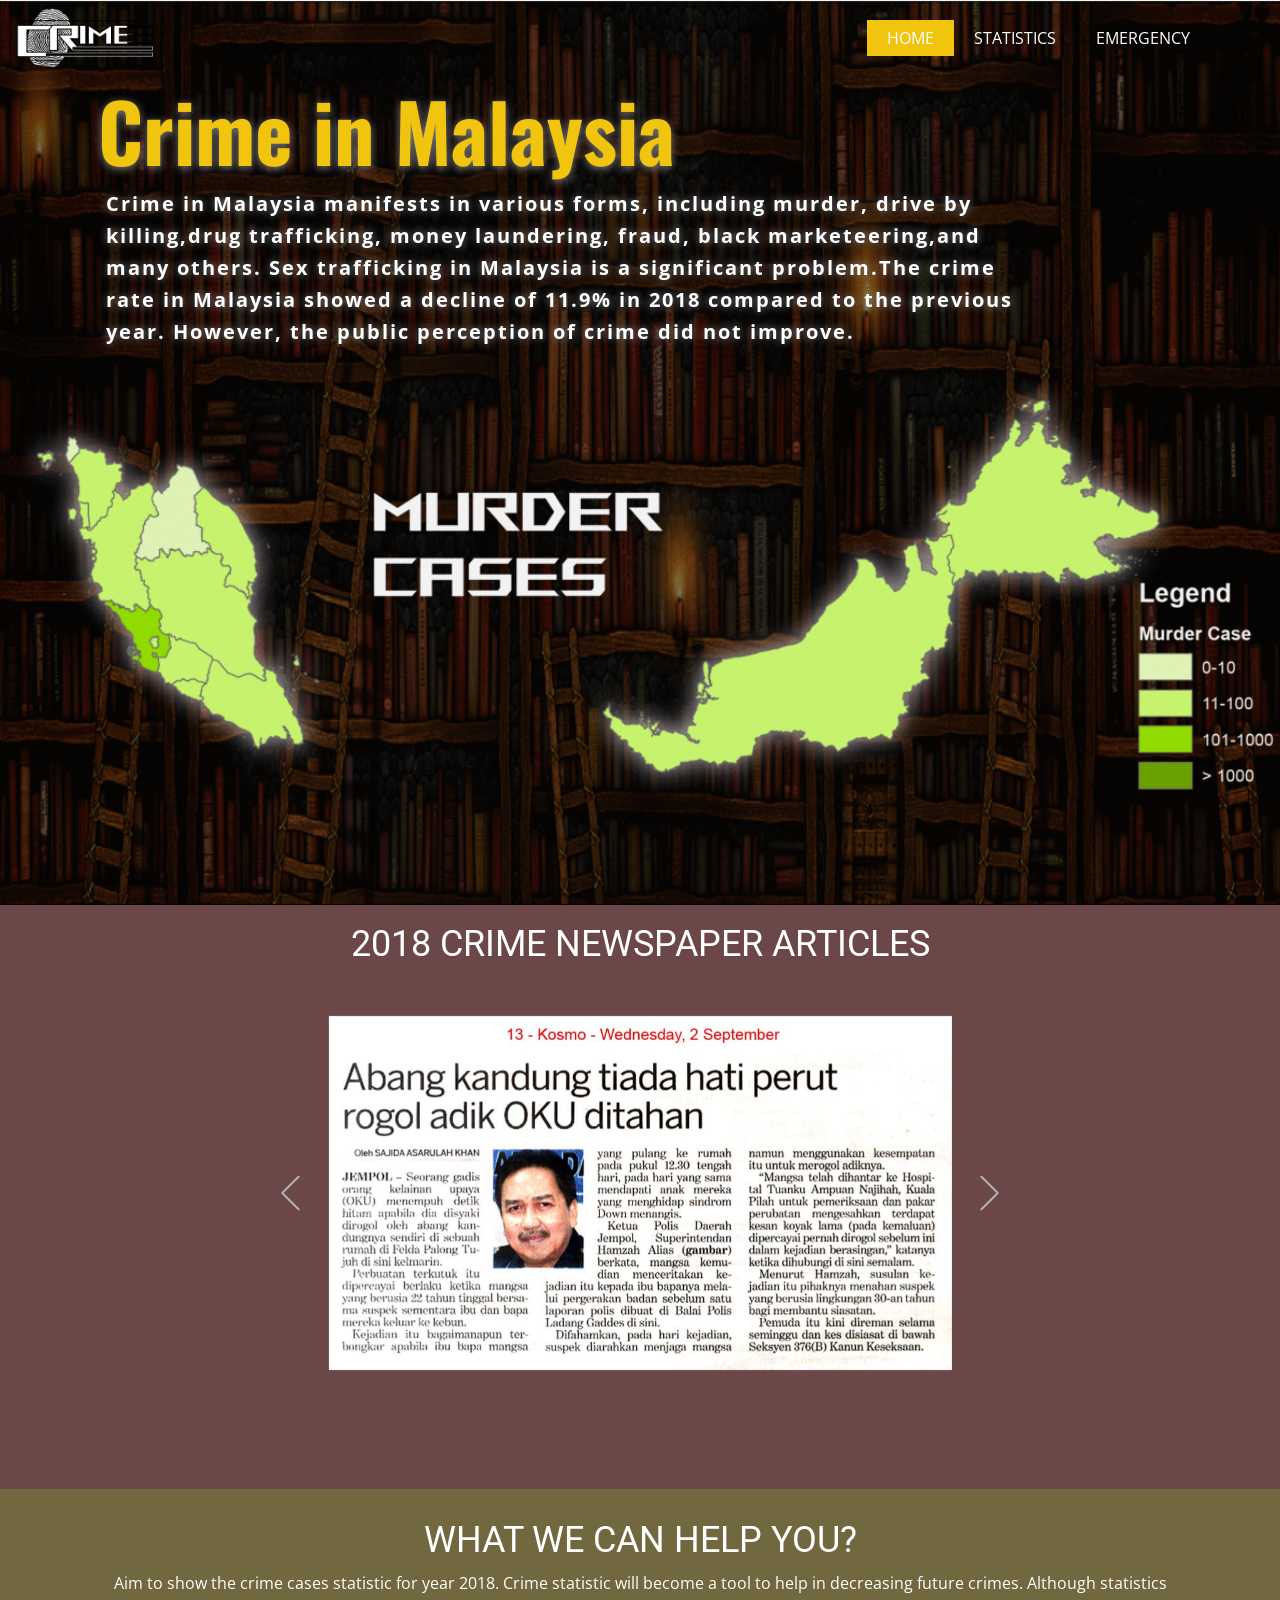
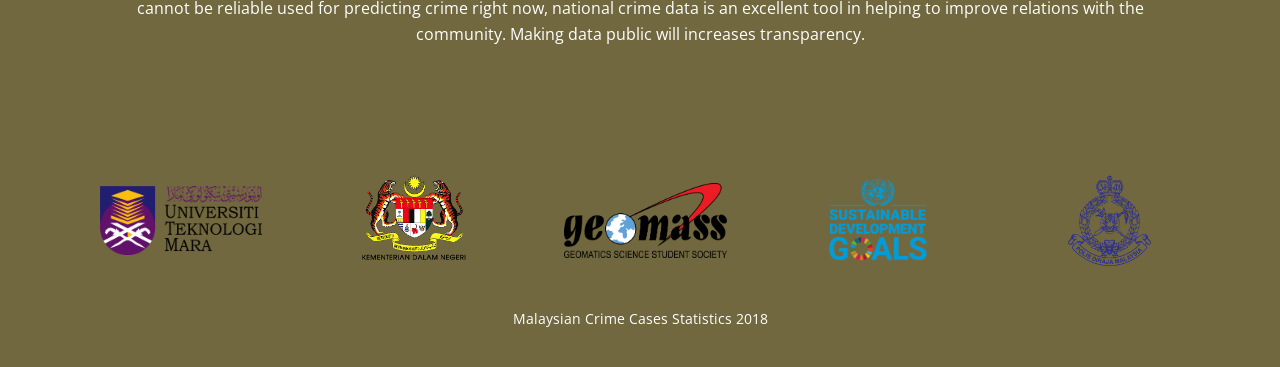
==== commit 68c02164: "Add files via upload" ====
--- a/index.html
+++ b/index.html
@@ -1,1238 +1,12 @@
-<!doctype html>
+<!DOCTYPE html>
 <html lang="en">
 <head>
 <meta charset="utf-8">
-<meta name="viewport" content="width=device-width, initial-scale=1, viewport-fit=cover">
-<meta name="description" content="Portfolio of Hanis Haziera: Geomatics graduate (UiTM) with GIS experience and five years of FTTH / EPON fibre network design. Featured project: EPON Design QC &amp; Validation System.">
-<meta property="og:title" content="Hanis Haziera · Geomatics, GIS &amp; Fibre Network Design">
-<meta property="og:description" content="Geomatics graduate with GIS experience, five years of fibre network design, and an EPON design QC &amp; validation system.">
-<meta property="og:image" content="shots/1-canvas.png">
-<title>Hanis Haziera · Geomatics, GIS &amp; Fibre Network Design</title>
-<link rel="preconnect" href="https://fonts.googleapis.com">
-<link rel="preconnect" href="https://fonts.gstatic.com" crossorigin>
-<link rel="stylesheet" href="https://fonts.googleapis.com/css2?family=Archivo:wdth,wght@62..125,500..900&family=IBM+Plex+Sans:wght@400;500;600&family=IBM+Plex+Mono:wght@400;500&display=swap">
-<style>
-body{margin:0}
-[hidden]{display:none!important}
-img{max-width:100%}
-:root{padding-top:env(safe-area-inset-top,0px);padding-bottom:env(safe-area-inset-bottom,0px)}
-
-/* Layout: a drawing-sheet case study. Hero = live QC demo on a splitter tree; below, a title-block grid of rules, a numbered workflow, and an SLD strip. Fiber colour code (TIA-598) runs as the one bold motif. */
-:root{
-  --paper:#f2f4f1; --sheet:#ffffff; --ink:#132238; --muted:#5a6676; --rule:#d5dbd6; --grid:#e6eae5;
-  --accent:#1f5fd0; --accent-soft:#e3ecfb;
-  --crit:#c62828; --crit-soft:#fbe5e3; --warn:#a96400; --warn-soft:#fdf0d8; --ok:#22783a; --ok-soft:#e1f2e5;
-  --display:"Archivo","Arial Narrow",Arial,sans-serif;
-  --body:"IBM Plex Sans",system-ui,-apple-system,"Segoe UI",sans-serif;
-  --mono:"IBM Plex Mono",ui-monospace,Menlo,Consolas,monospace;
-}
-@media (prefers-color-scheme: dark){:root:not([data-theme="light"]){
-  --paper:#0e1622; --sheet:#152131; --ink:#e7edf5; --muted:#9aa8ba; --rule:#2a3a50; --grid:#1b2a3d;
-  --accent:#6ea0ff; --accent-soft:#1a2c4d;
-  --crit:#ff7a70; --crit-soft:#3a1a1c; --warn:#f0b04a; --warn-soft:#38290f; --ok:#6fcf8a; --ok-soft:#14301f; color-scheme:dark}}
-:root[data-theme="dark"]{
-  --paper:#0e1622; --sheet:#152131; --ink:#e7edf5; --muted:#9aa8ba; --rule:#2a3a50; --grid:#1b2a3d;
-  --accent:#6ea0ff; --accent-soft:#1a2c4d;
-  --crit:#ff7a70; --crit-soft:#3a1a1c; --warn:#f0b04a; --warn-soft:#38290f; --ok:#6fcf8a; --ok-soft:#14301f; color-scheme:dark}
-
-*{box-sizing:border-box}
-body{background:var(--paper);color:var(--ink);font-family:var(--body);font-size:16px;line-height:1.55;
-  padding-left:max(16px,env(safe-area-inset-left,0px));padding-right:max(16px,env(safe-area-inset-right,0px))}
-.wrap{max-width:1120px;margin:0 auto}
-.fibers{display:grid;grid-template-columns:repeat(12,1fr);height:6px;margin:0 calc(-1*max(16px,env(safe-area-inset-left,0px)))}
-.fibers i:nth-child(1){background:#1f6fd1}.fibers i:nth-child(2){background:#f28a1a}.fibers i:nth-child(3){background:#2f9e44}
-.fibers i:nth-child(4){background:#8b5a2b}.fibers i:nth-child(5){background:#7a8691}.fibers i:nth-child(6){background:#e9ecef}
-.fibers i:nth-child(7){background:#d33a2c}.fibers i:nth-child(8){background:#1b1b1b}.fibers i:nth-child(9){background:#f2c511}
-.fibers i:nth-child(10){background:#7b4fc9}.fibers i:nth-child(11){background:#e88aa8}.fibers i:nth-child(12){background:#2fc0c0}
-
-.label{font-family:var(--mono);font-size:12px;letter-spacing:.08em;text-transform:uppercase;color:var(--muted)}
-h1,h2,h3{font-family:var(--display);text-wrap:balance;margin:0}
-h1{font-stretch:72%;font-weight:850;font-size:clamp(40px,7vw,78px);line-height:.95;letter-spacing:-.01em;text-transform:uppercase}
-h2{font-stretch:80%;font-weight:800;font-size:clamp(28px,4vw,40px);line-height:1.05;text-transform:uppercase}
-h3{font-stretch:90%;font-weight:700;font-size:19px;line-height:1.2}
-p{margin:0;max-width:65ch}
-a{color:var(--accent)}
-a:focus-visible,button:focus-visible{outline:2px solid var(--accent);outline-offset:2px}
-
-/* hero */
-.hero{display:grid;grid-template-columns:minmax(0,1fr) minmax(0,1.15fr);gap:40px;padding-block:44px 56px;align-items:start}
-.hero-copy{display:grid;gap:20px;min-width:0}
-.hero h1 .blue{color:var(--accent)}
-.lede{font-size:19px;line-height:1.5}
-.chips{display:flex;flex-wrap:wrap;gap:8px}
-.chip{font-family:var(--mono);font-size:12.5px;padding:5px 10px;border:1px solid var(--rule);border-radius:4px;background:var(--sheet)}
-.who{display:grid;gap:8px;font-size:14.5px;color:var(--muted);border-top:1px solid var(--rule);padding-top:14px}
-.who b{color:var(--ink);font-weight:600}
-
-/* demo sheet */
-.demo{background:var(--sheet);border:1px solid var(--rule);border-radius:6px;min-width:0;box-shadow:0 1px 0 var(--rule),0 18px 40px -28px rgba(19,34,56,.45)}
-.demo-bar{display:flex;flex-wrap:wrap;gap:10px;align-items:center;justify-content:space-between;padding:12px 14px;border-bottom:1px solid var(--rule)}
-.seg{display:inline-flex;border:1px solid var(--rule);border-radius:5px;overflow:hidden}
-.seg button{font:500 13px var(--body);padding:7px 12px;border:0;background:transparent;color:var(--muted);cursor:pointer}
-.seg button[aria-pressed="true"]{background:var(--accent);color:#fff}
-.run{font:600 13px var(--body);padding:7px 14px;border-radius:5px;border:1px solid var(--accent);background:var(--accent-soft);color:var(--accent);cursor:pointer}
-.canvas{position:relative;overflow-x:auto;background-image:linear-gradient(var(--grid) 1px,transparent 1px),linear-gradient(90deg,var(--grid) 1px,transparent 1px);background-size:24px 24px}
-.canvas svg{display:block;width:100%;min-width:520px;height:auto}
-.scan{position:absolute;top:0;bottom:0;width:3px;left:0;background:var(--accent);opacity:0;pointer-events:none}
-.scan.go{animation:scan 1.1s ease-in-out}
-@keyframes scan{0%{opacity:.8;left:0}100%{opacity:0;left:100%}}
-.qc{border-top:1px solid var(--rule);padding:12px 14px 14px;display:grid;gap:10px}
-.qc-sum{display:flex;flex-wrap:wrap;gap:8px;align-items:center}
-.pill{font:600 11.5px var(--mono);letter-spacing:.04em;padding:3px 8px;border-radius:3px;text-transform:uppercase}
-.pill.crit{background:var(--crit-soft);color:var(--crit)}.pill.warn{background:var(--warn-soft);color:var(--warn)}.pill.ok{background:var(--ok-soft);color:var(--ok)}
-.issues{list-style:none;margin:0;padding:0;display:grid;gap:6px}
-.issues button{all:unset;box-sizing:border-box;width:100%;display:grid;grid-template-columns:auto auto minmax(0,1fr);gap:10px;align-items:baseline;padding:8px 10px;border:1px solid var(--rule);border-radius:4px;cursor:pointer;font-size:14px}
-.issues button:hover,.issues button.sel{border-color:var(--accent);background:var(--accent-soft)}
-.issues button:focus-visible{outline:2px solid var(--accent);outline-offset:1px}
-.issues code{font:500 12.5px var(--mono)}
-.note{font-size:12.5px;color:var(--muted)}
-
-/* sections */
-section{padding-block:56px;border-top:1px solid var(--rule)}
-.head{display:grid;gap:10px;margin-bottom:28px}
-.problem{display:grid;grid-template-columns:repeat(3,minmax(0,1fr));gap:28px}
-.problem div{display:grid;gap:8px;align-content:start}
-.big{font-family:var(--display);font-stretch:75%;font-weight:800;font-size:46px;line-height:1;color:var(--accent)}
-.rules{display:grid;grid-template-columns:repeat(3,minmax(0,1fr));border:1px solid var(--rule);background:var(--sheet)}
-.rule{padding:20px;display:grid;gap:10px;align-content:start;border-right:1px solid var(--rule);border-bottom:1px solid var(--rule);min-width:0}
-.rule:nth-child(3n){border-right:0}.rule:nth-last-child(-n+3){border-bottom:0}
-.rule .eg{font:12.5px/1.5 var(--mono);color:var(--muted);border-left:2px solid var(--rule);padding-left:10px}
-.flow{list-style:none;padding:0;margin:0;display:grid;grid-template-columns:repeat(6,minmax(0,1fr));gap:0;counter-reset:s}
-.flow li{position:relative;padding:16px 14px 0 0;display:grid;gap:6px;align-content:start;counter-increment:s;min-width:0}
-.flow li::before{content:counter(s,decimal-leading-zero);font:500 12px var(--mono);color:var(--accent)}
-.flow li::after{content:"";position:absolute;top:0;left:0;right:0;height:2px;background:var(--accent)}
-.flow li:nth-child(odd)::after{background:var(--ink)}
-.flow p{font-size:14px;color:var(--muted)}
-.sld{background:var(--sheet);border:1px solid var(--rule);border-radius:6px;overflow-x:auto;margin-top:32px}
-.sld svg{display:block;min-width:720px;width:100%;height:auto}
-.report{margin-top:32px;display:grid;grid-template-columns:minmax(0,1fr) minmax(0,1.2fr);gap:32px;padding:28px;border:1px solid var(--rule);border-top:3px solid var(--accent);background:var(--sheet);border-radius:6px}
-.report ul{list-style:none;margin:0;padding:0;display:grid;gap:0}
-.report li{display:grid;grid-template-columns:150px minmax(0,1fr);gap:16px;padding:12px 0;border-bottom:1px solid var(--rule);font-size:15px}
-.report li:last-child{border-bottom:0}
-.report li b{font:600 12px var(--mono);text-transform:uppercase;letter-spacing:.06em;padding-top:2px}
-@media (max-width:900px){.report{grid-template-columns:minmax(0,1fr)}}
-@media (max-width:480px){.report li{grid-template-columns:minmax(0,1fr);gap:4px}}
-.tour{display:grid;gap:16px}
-.steps{display:grid;grid-template-columns:repeat(6,minmax(0,1fr));gap:6px}
-.steps button{all:unset;box-sizing:border-box;cursor:pointer;display:grid;gap:4px;padding:10px 12px 12px;border-top:3px solid var(--rule);color:var(--muted);font-size:13.5px;line-height:1.3;min-width:0}
-.steps button b{font:500 11.5px var(--mono);letter-spacing:.06em}
-.steps button[aria-selected="true"]{border-top-color:var(--accent);color:var(--ink);background:var(--sheet)}
-.steps button.done{border-top-color:var(--ink)}
-.steps button:focus-visible{outline:2px solid var(--accent);outline-offset:2px}
-.stage{display:grid;grid-template-columns:minmax(0,2.3fr) minmax(0,1fr);gap:24px;align-items:start}
-.viewer{background:#0b111a;border:1px solid var(--rule);border-radius:6px;padding:12px;display:grid;place-items:center;min-height:240px;min-width:0}
-.imgwrap{position:relative;display:inline-block;max-width:100%;line-height:0}
-.imgwrap img{display:block;max-width:100%;max-height:600px;width:auto;height:auto;border-radius:3px;transition:opacity .25s}
-.imgwrap img.fading{opacity:.2}
-.spots{position:absolute;inset:0}
-.spot{all:unset;position:absolute;transform:translate(-50%,-50%);width:26px;height:26px;border-radius:50%;background:var(--accent);color:#fff;font:700 12px var(--body);display:grid;place-items:center;cursor:pointer;box-shadow:0 0 0 3px rgba(255,255,255,.85)}
-.spot::after{content:"";position:absolute;inset:-6px;border-radius:50%;border:2px solid var(--accent);animation:ping 1.8s ease-out infinite}
-.spot.on{background:#f2c511;color:#111}.spot.on::after{border-color:#f2c511}
-.spot:focus-visible{outline:2px solid #fff;outline-offset:3px}
-@keyframes ping{0%{transform:scale(.8);opacity:.9}100%{transform:scale(1.6);opacity:0}}
-.tip{position:absolute;z-index:3;width:min(260px,70vw);background:var(--sheet);color:var(--ink);border:1px solid var(--rule);border-radius:5px;padding:10px 12px;font:14px/1.45 var(--body);box-shadow:0 12px 30px -12px rgba(0,0,0,.5);pointer-events:none}
-.side{display:grid;gap:12px;align-content:start;min-width:0}
-.stitle{font-size:26px;font-stretch:80%;text-transform:uppercase}
-.side p{font-size:15.5px}
-.spotlist{margin:0;padding:0;list-style:none;display:grid;gap:6px;counter-reset:sp}
-.spotlist li{counter-increment:sp}
-.spotlist button{all:unset;box-sizing:border-box;cursor:pointer;display:grid;grid-template-columns:24px minmax(0,1fr);gap:10px;align-items:start;padding:6px 8px;border-radius:4px;font-size:14px;width:100%}
-.spotlist button::before{content:counter(sp);width:22px;height:22px;border-radius:50%;background:var(--accent);color:#fff;font:700 11.5px var(--body);display:grid;place-items:center}
-.spotlist button.on,.spotlist button:hover{background:var(--accent-soft)}
-.spotlist button:focus-visible{outline:2px solid var(--accent)}
-.nav{display:flex;flex-wrap:wrap;gap:8px;align-items:center;margin-top:4px}
-.navbtn{font:600 13.5px var(--body);padding:8px 14px;border-radius:5px;border:1px solid var(--rule);background:var(--sheet);color:var(--ink);cursor:pointer}
-.navbtn.primary{background:var(--accent);border-color:var(--accent);color:#fff}
-.navbtn:disabled{opacity:.4;cursor:default}
-.linkbtn{all:unset;cursor:pointer;color:var(--accent);font-size:14px;text-decoration:underline;padding:4px}
-.linkbtn:focus-visible{outline:2px solid var(--accent)}
-.lightbox{position:fixed;inset:0;z-index:50;background:rgba(5,9,15,.92);display:grid;grid-template-rows:auto minmax(0,1fr);padding:calc(env(safe-area-inset-top,0px) + 12px) max(16px,env(safe-area-inset-right,0px)) calc(env(safe-area-inset-bottom,0px) + 12px) max(16px,env(safe-area-inset-left,0px))}
-.lb-bar{display:flex;justify-content:space-between;align-items:center;gap:12px;color:#e7edf5;font:600 15px var(--body);padding-bottom:10px}
-.lb-body{overflow:auto;border-radius:4px}
-.lb-body img{display:block;max-width:none}
-@media (max-width:900px){.stage{grid-template-columns:minmax(0,1fr)}.steps{grid-template-columns:repeat(3,minmax(0,1fr))}}
-@media (max-width:480px){.spot{width:22px;height:22px;font-size:11px}}
-@media (prefers-reduced-motion:reduce){.spot::after{animation:none}.imgwrap img{transition:none}}
-.facts{padding-block:0 8px;border-top:0}
-.factgrid{display:grid;grid-template-columns:repeat(4,minmax(0,1fr));margin:0;border:1px solid var(--rule);border-radius:6px;background:var(--sheet)}
-.factgrid div{padding:16px 18px;border-right:1px solid var(--rule);display:grid;gap:6px;align-content:start;min-width:0}
-.factgrid div:last-child{border-right:0}
-.factgrid dt{padding-top:0}
-.factgrid dd{font-size:14.5px}
-@media (max-width:900px){.factgrid{grid-template-columns:repeat(2,minmax(0,1fr))}.factgrid div:nth-child(2){border-right:0}.factgrid div:nth-child(-n+2){border-bottom:1px solid var(--rule)}}
-@media (max-width:480px){.factgrid{grid-template-columns:minmax(0,1fr)}.factgrid div{border-right:0;border-bottom:1px solid var(--rule)}.factgrid div:last-child{border-bottom:0}}
-.calls{display:grid;grid-template-columns:repeat(3,minmax(0,1fr));gap:28px}
-.call{display:grid;gap:10px;align-content:start}
-.call q{font-family:var(--display);font-stretch:85%;font-weight:700;font-size:22px;line-height:1.2;quotes:none}
-.stack{display:grid;grid-template-columns:minmax(0,1.2fr) minmax(0,1fr);gap:40px}
-dl{margin:0;display:grid;grid-template-columns:max-content minmax(0,1fr);gap:10px 20px;font-size:15px}
-dt{font:500 12px var(--mono);text-transform:uppercase;letter-spacing:.06em;color:var(--muted);padding-top:3px}
-dd{margin:0}
-.research{background:var(--ink);color:var(--paper);border-radius:6px;padding:28px;display:grid;gap:12px}
-.research .label{color:inherit;opacity:.7}
-.research h3{font-size:22px;font-stretch:85%}
-footer{padding-block:24px 48px;border-top:1px solid var(--rule);display:flex;flex-wrap:wrap;gap:20px;justify-content:space-between;align-items:end}
-.contact{display:flex;flex-wrap:wrap;gap:10px;align-items:center}
-.contact .mail{font:500 14.5px var(--mono);color:var(--ink);user-select:all;overflow-wrap:anywhere}
-.copy{font:600 13px var(--body);padding:7px 12px;border-radius:5px;border:1px solid var(--rule);background:var(--sheet);color:var(--ink);cursor:pointer}
-.btn{font:600 14px var(--body);padding:9px 16px;border-radius:5px;background:var(--accent);color:#fff;text-decoration:none}
-
-@media (max-width:900px){
-  .hero,.stack{grid-template-columns:minmax(0,1fr)}
-  .rules{grid-template-columns:minmax(0,1fr) minmax(0,1fr)}
-  .rule:nth-child(3n){border-right:1px solid var(--rule)}.rule:nth-child(2n){border-right:0}
-  .rule:nth-last-child(-n+3){border-bottom:1px solid var(--rule)}.rule:nth-last-child(-n+2){border-bottom:0}
-  .flow{grid-template-columns:repeat(3,minmax(0,1fr));row-gap:24px}
-  .calls,.problem{grid-template-columns:minmax(0,1fr)}
-}
-@media (max-width:560px){
-  .rules{grid-template-columns:minmax(0,1fr)}
-  .rule{border-right:0!important;border-bottom:1px solid var(--rule)!important}.rule:last-child{border-bottom:0!important}
-  .flow{grid-template-columns:minmax(0,1fr) minmax(0,1fr)}
-}
-@media (prefers-reduced-motion:reduce){.scan.go{animation:none}.node{transition:none!important}}
-.node{transition:opacity .25s}
-
-/* ===== Portfolio extension: same tokens, type and drawing-sheet language as the EPON case study ===== */
-html{scroll-behavior:smooth}
-@media (prefers-reduced-motion:reduce){html{scroll-behavior:auto}}
-main [id]{scroll-margin-top:68px}
-
-/* sticky top navigation */
-.topnav{position:sticky;top:0;z-index:20;background:var(--paper);background:color-mix(in srgb,var(--paper) 93%,transparent);-webkit-backdrop-filter:blur(6px);backdrop-filter:blur(6px);border-bottom:1px solid var(--rule);margin:0 calc(-1*max(16px,env(safe-area-inset-left,0px)));padding:0 max(16px,env(safe-area-inset-left,0px))}
-.topnav .wrap{display:flex;align-items:center;gap:20px;min-height:52px}
-.brand{font:600 12.5px var(--mono);letter-spacing:.08em;text-transform:uppercase;color:var(--ink);text-decoration:none;white-space:nowrap}
-.navlinks{display:flex;gap:2px;overflow-x:auto;scrollbar-width:none;list-style:none;padding:0;margin:0 0 0 auto}
-.navlinks::-webkit-scrollbar{display:none}
-.navlinks a{display:block;padding:8px 10px;font:500 13.5px var(--body);color:var(--muted);text-decoration:none;white-space:nowrap;border-radius:4px}
-.navlinks a:hover{color:var(--ink);background:var(--sheet)}
-.navlinks a[aria-current="true"]{color:var(--accent);box-shadow:inset 0 -2px 0 var(--accent);border-radius:0}
-.navlinks a:focus-visible{outline:2px solid var(--accent);outline-offset:-2px}
-@media (max-width:900px){.brand{display:none}.navlinks{margin-left:-10px}}
-
-/* part headers */
-.part{padding-block:64px 48px;border-top:2px solid var(--ink)}
-.part.lead-in{padding-bottom:0}
-.part-head{display:grid;grid-template-columns:auto minmax(0,1fr);gap:8px 24px;align-items:end;margin-bottom:28px}
-.part-no{font-family:var(--display);font-stretch:75%;font-weight:850;font-size:clamp(56px,9vw,96px);line-height:.8;color:var(--accent)}
-.part-head .head{margin:0}
-.part-head p{color:var(--muted)}
-.sub{font-size:22px;font-stretch:85%;text-transform:uppercase;margin:40px 0 16px}
-.btnrow{display:flex;flex-wrap:wrap;gap:10px;align-items:center}
-.btn.ghost{background:var(--sheet);color:var(--ink);border:1px solid var(--rule)}
-.hero .h1{font-stretch:72%;font-weight:850;font-size:clamp(36px,6vw,68px);line-height:.95;letter-spacing:-.01em;text-transform:uppercase}
-.hero .h1 .blue{color:var(--accent)}
-.card{background:var(--sheet);border:1px solid var(--rule);border-radius:6px;padding:20px;display:grid;gap:12px;align-content:start;min-width:0}
-.card.topline{border-top:3px solid var(--accent)}
-
-/* hero stats */
-.stats{display:grid;grid-template-columns:repeat(4,minmax(0,1fr));gap:0;border:1px solid var(--rule);border-radius:6px;background:var(--sheet)}
-.stats div{padding:12px 14px;display:flex;flex-direction:column-reverse;gap:2px;border-right:1px solid var(--rule);min-width:0}
-.stats div:last-child{border-right:0}
-.stats dd{font-family:var(--display);font-stretch:75%;font-weight:850;font-size:38px;line-height:1;color:var(--accent)}
-.stats dt{font-size:11px;padding:0}
-@media (max-width:560px){.stats{grid-template-columns:repeat(2,minmax(0,1fr))}.stats div:nth-child(2){border-right:0}.stats div:nth-child(-n+2){border-bottom:1px solid var(--rule)}}
-
-/* hero gallery */
-.gallery{background:var(--sheet);border:1px solid var(--rule);border-radius:6px;padding:12px;display:grid;gap:10px;min-width:0;box-shadow:0 1px 0 var(--rule),0 18px 40px -28px rgba(19,34,56,.45)}
-.g-top{display:flex;justify-content:space-between;gap:10px}
-.g-main{all:unset;cursor:zoom-in;display:grid;place-items:center;background:#0b111a;border-radius:4px;aspect-ratio:16/10;overflow:hidden}
-.g-main img{max-width:100%;max-height:100%;object-fit:contain;transition:opacity .25s}
-.g-main img.fading{opacity:.15}
-.g-main:focus-visible{outline:2px solid var(--accent);outline-offset:2px}
-.g-cap{display:grid;gap:2px;min-height:44px;font-size:14px}
-.g-cap span{color:var(--muted)}
-.g-thumbs{display:grid;grid-template-columns:repeat(6,minmax(0,1fr));gap:6px}
-.g-thumbs button{all:unset;cursor:pointer;border:2px solid transparent;border-radius:3px;overflow:hidden;aspect-ratio:4/3;background:#0b111a;opacity:.55}
-.g-thumbs button img{width:100%;height:100%;object-fit:cover;display:block}
-.g-thumbs button[aria-selected="true"]{border-color:var(--accent);opacity:1}
-.g-thumbs button:hover{opacity:1}
-.g-thumbs button:focus-visible{outline:2px solid var(--accent);outline-offset:1px}
-.gallery .linkbtn{justify-self:start;padding:0}
-@media (prefers-reduced-motion:reduce){.g-main img{transition:none}}
-
-/* about */
-.about{display:grid;gap:24px}
-.ways{display:grid;grid-template-columns:repeat(3,minmax(0,1fr));gap:12px}
-.ways div{display:grid;gap:4px;padding:16px;border:1px solid var(--rule);border-radius:6px;background:var(--sheet);font-size:14.5px;color:var(--muted)}
-.ways b{color:var(--ink);font:700 18px var(--display);font-stretch:85%}
-.w-no{font:500 12px var(--mono);color:var(--accent)}
-
-/* generic tabs */
-.tabs{display:grid;gap:14px;min-width:0}
-.tablist{display:flex;flex-wrap:wrap;gap:6px}
-.tablist button{font:600 13.5px var(--body);padding:8px 14px;border-radius:5px;border:1px solid var(--rule);background:var(--sheet);color:var(--muted);cursor:pointer}
-.tablist button[aria-selected="true"]{background:var(--accent);border-color:var(--accent);color:#fff}
-.tablist button:focus-visible{outline:2px solid var(--accent);outline-offset:2px}
-.panel{min-width:0}
-.panel[hidden]{display:none}
-.vtabs .tablist{flex-direction:column;flex-wrap:nowrap}
-.vtabs .tablist button{text-align:left;border-left:4px solid var(--c,var(--accent))}
-.vtabs .tablist button[aria-selected="true"]{background:var(--sheet);color:var(--ink);border-color:var(--c,var(--accent));box-shadow:inset 0 0 0 1px var(--c,var(--accent))}
-.vtabs .panel{background:var(--sheet);border:1px solid var(--rule);border-radius:6px;padding:16px;display:grid;gap:10px}
-
-/* placeholders and figures */
-figure{margin:0;display:grid;gap:8px;align-content:start;min-width:0}
-figcaption{font-size:13.5px;color:var(--muted)}
-.ph{border:1.5px dashed var(--rule);border-radius:6px;min-height:150px;display:grid;place-content:center;gap:4px;text-align:center;padding:16px;color:var(--muted);font:500 12px/1.5 var(--mono);background:repeating-linear-gradient(135deg,transparent 0 11px,var(--grid) 11px 12px),var(--sheet)}
-.ph b{color:var(--ink);font:600 13.5px var(--body)}
-.shot{display:block;width:100%;height:auto;border:1px solid var(--rule);border-radius:6px;background:var(--sheet);cursor:zoom-in}
-.todo{display:inline-block;font:500 12px var(--mono);color:var(--warn);background:var(--warn-soft);padding:1px 7px;border-radius:3px}
-.hide-ph [data-placeholder]{display:none!important}
-
-/* GIS */
-.xp{display:grid;grid-template-columns:minmax(0,1.6fr) minmax(0,1fr);gap:16px;margin-bottom:24px}
-.ticks{list-style:none;margin:0;padding:0;display:grid;gap:6px}
-.ticks li{display:grid;grid-template-columns:14px minmax(0,1fr);gap:8px;font-size:15px}
-.ticks li::before{content:"";width:8px;height:8px;margin-top:8px;background:var(--accent);border-radius:1px}
-.awards{display:grid;gap:12px;align-content:start}
-.award{border:1px solid var(--rule);border-left:4px solid #f2c511;background:var(--sheet);border-radius:4px;padding:12px 16px;display:grid;gap:2px}
-.award b{font:700 18px var(--display);font-stretch:85%}
-.pair{display:grid;grid-template-columns:minmax(0,1fr) minmax(0,1fr);gap:12px}
-.mini{font-size:14px;gap:6px 14px;margin-top:12px}
-.maps{list-style:none;margin:0;padding:0;display:grid;gap:6px;counter-reset:m;align-content:start}
-.maps li{counter-increment:m;display:grid;grid-template-columns:auto minmax(0,1fr) auto;gap:10px;align-items:center;padding:8px 10px;border:1px solid var(--rule);border-radius:4px;font-size:14px;background:var(--sheet)}
-.maps li::before{content:counter(m,decimal-leading-zero);font:500 12px var(--mono);color:var(--accent)}
-.maps a{font-weight:600;white-space:nowrap}
-
-.site-frame{border:1px solid var(--rule);border-radius:6px;overflow:hidden;background:var(--sheet)}
-.sf-bar{display:flex;flex-wrap:wrap;align-items:center;gap:10px;padding:8px 10px;border-bottom:1px solid var(--rule)}
-.sf-dots{display:flex;gap:5px}.sf-dots i{width:9px;height:9px;border-radius:50%;background:var(--rule)}
-.sf-pages{display:inline-flex;border:1px solid var(--rule);border-radius:5px;overflow:hidden}
-.sf-pages button{font:500 13px var(--body);padding:6px 12px;border:0;background:transparent;color:var(--muted);cursor:pointer}
-.sf-pages button[aria-pressed="true"]{background:var(--accent);color:#fff}
-.sf-pages button:disabled{cursor:default;opacity:.6}
-.sf-pages button:focus-visible{outline:2px solid var(--accent);outline-offset:-2px}
-#crimeOpen{margin-left:auto;font:600 13px var(--body)}
-.site-frame iframe{display:block;width:100%;height:clamp(420px,70vh,640px);border:0;background:#fff}
-.site-frame .ph{border:0;border-radius:0;min-height:260px}
-
-/* fibre */
-.fibre-grid{display:grid;grid-template-columns:minmax(0,1fr) minmax(0,1.7fr);gap:24px;align-items:start}
-.chips .chip{font-size:12px}
-.diagram{background:var(--sheet);border:1px solid var(--rule);border-radius:6px;overflow-x:auto}
-.diagram svg{display:block;width:100%;height:auto}
-.dg .ln{stroke:var(--accent);stroke-width:2;fill:none}
-.dg .ln2{stroke:var(--ink);stroke-width:1.6;fill:none}
-.dg .dash{stroke:var(--muted);stroke-width:1.2;fill:none;stroke-dasharray:4 3}
-.dg .bx{fill:var(--sheet);stroke:var(--ink);stroke-width:1.4}
-.dg .sp{fill:var(--accent-soft);stroke:var(--accent);stroke-width:1.4}
-.dg .hm{fill:var(--paper);stroke:var(--muted);stroke-width:1.2}
-.dg text{font-family:var(--mono);font-size:12px;fill:var(--ink)}
-.dg .m{fill:var(--muted);font-size:10.5px;letter-spacing:.06em}
-.dg .b{font-weight:600}
-.ba-tabs figure{background:var(--sheet);border:1px solid var(--rule);border-radius:6px;padding:12px;justify-items:center}
-.ba-img{display:block;max-width:100%;max-height:460px;width:auto;height:auto;border-radius:3px;cursor:zoom-in}
-.figs3{display:grid;grid-template-columns:repeat(3,minmax(0,1fr));gap:12px}
-
-/* EPON additions */
-.steps4{list-style:none;margin:0;padding:0;display:grid;grid-template-columns:repeat(4,minmax(0,1fr));gap:0;counter-reset:c}
-.steps4 li{counter-increment:c;display:grid;gap:2px;padding:14px 16px 16px;border-top:3px solid var(--ink);background:var(--sheet);border-right:1px solid var(--rule);font-size:14px;color:var(--muted)}
-.steps4 li:last-child{border-right:0}
-.steps4 li::before{content:counter(c,decimal-leading-zero);font:500 12px var(--mono);color:var(--accent)}
-.steps4 b{color:var(--ink);font:700 18px var(--display);font-stretch:85%}
-.steps4 li.bad{border-top-color:var(--crit);background:var(--crit-soft)}
-.steps4 li.good{border-top-color:var(--ok);background:var(--ok-soft)}
-.status{display:grid;grid-template-columns:minmax(0,1.6fr) minmax(0,1fr);gap:16px}
-.status .chips{gap:6px}
-.rules.compact .rule{cursor:pointer;position:relative}
-.rules.compact .rule>p,.rules.compact .rule>.eg{display:none}
-.rules.compact .rule.open>p,.rules.compact .rule.open>.eg{display:block}
-.rules.compact .rule h3::after{content:" +";color:var(--accent)}
-.rules.compact .rule.open h3::after{content:" −"}
-.rules.compact .rule:hover,.rules.compact .rule.open{background:var(--accent-soft)}
-.rules.compact .rule:focus-visible{outline:2px solid var(--accent);outline-offset:-2px}
-
-/* skills, education, contact */
-.skillgrid{display:grid;grid-template-columns:repeat(3,minmax(0,1fr));gap:16px}
-.skill{border-top:4px solid var(--c,var(--accent));text-decoration:none;color:inherit;transition:transform .15s}
-.skill:hover{transform:translateY(-2px);border-color:var(--c)}
-.skill .chips{gap:6px}
-.skill .go{font:600 13.5px var(--body);color:var(--accent)}
-@media (prefers-reduced-motion:reduce){.skill{transition:none}.skill:hover{transform:none}}
-.edu{display:grid;grid-template-columns:minmax(0,1fr) minmax(0,1.2fr);gap:32px;align-items:start}
-.timeline{list-style:none;padding:0;display:grid;gap:0;border-left:2px solid var(--ink);margin:0 0 0 6px}
-.timeline li{position:relative;padding:0 0 22px 24px;display:grid;gap:2px}
-.timeline li:last-child{padding-bottom:0}
-.timeline li::before{content:"";position:absolute;left:-8px;top:4px;width:14px;height:14px;border-radius:50%;background:var(--sheet);border:2px solid var(--accent)}
-.timeline li.now::before{background:var(--accent)}
-.alist{list-style:none;margin:0;padding:0;display:grid;grid-template-columns:minmax(0,1fr) minmax(0,1fr);gap:10px}
-.alist li{display:grid;gap:4px;padding:14px 16px;background:var(--sheet);border:1px solid var(--rule);border-left:4px solid #f2c511;border-radius:4px;font-size:14.5px}
-.alist .yr{font:600 13px var(--mono);color:var(--accent)}
-.cta{display:grid;grid-template-columns:repeat(auto-fit,minmax(min(100%,220px),1fr));gap:10px}
-.cbox{display:grid;gap:4px;padding:14px 16px;background:var(--sheet);border:1px solid var(--rule);border-radius:6px;text-decoration:none;color:var(--ink);min-width:0;overflow-wrap:anywhere}
-a.cbox:hover,.cbox a:hover{border-color:var(--accent)}
-a.cbox b,.cbox a{color:var(--accent);font-weight:600}
-
-@media (max-width:900px){
-  .xp,.edu,.status,.fibre-grid{grid-template-columns:minmax(0,1fr)}
-  .skillgrid,.ways{grid-template-columns:minmax(0,1fr)}
-  .vtabs .tablist{flex-direction:row;flex-wrap:wrap}
-}
-@media (max-width:640px){
-  .part-head{grid-template-columns:minmax(0,1fr)}
-  .pair,.figs3,.alist{grid-template-columns:minmax(0,1fr)}
-  .steps4{grid-template-columns:minmax(0,1fr) minmax(0,1fr)}
-  .steps4 li:nth-child(2){border-right:0}
-  .g-thumbs{grid-template-columns:repeat(3,minmax(0,1fr))}
-}
-</style>
+<title>Malaysian Crime Cases Statistics 2018</title>
+<meta http-equiv="refresh" content="0; url=HOME.html">
+<link rel="canonical" href="HOME.html">
 </head>
 <body>
-<div class="fibers" aria-hidden="true"><i></i><i></i><i></i><i></i><i></i><i></i><i></i><i></i><i></i><i></i><i></i><i></i></div>
-<nav class="topnav" aria-label="Portfolio sections">
-  <div class="wrap">
-    <a class="brand" href="#top">Hanis Haziera</a>
-    <ul class="navlinks">
-      <li><a href="#about">About</a></li>
-      <li><a href="#gis">GIS</a></li>
-      <li><a href="#fibre">Fibre design</a></li>
-      <li><a href="#epon">EPON QC system</a></li>
-      <li><a href="#skills">Skills</a></li>
-      <li><a href="#education">Education</a></li>
-      <li><a href="#contact">Contact</a></li>
-    </ul>
-  </div>
-</nav>
-<main class="wrap">
-
-<!-- ================= INTRO ================= -->
-<header class="hero" id="top">
-  <div class="hero-copy">
-    <span class="label">Geomatics · GIS · Fibre network design</span>
-    <h1>Hanis <span class="blue">Haziera</span></h1>
-    <p class="lede">Geomatics graduate with GIS experience and five years of fibre network design. I build tools that check designs automatically.</p>
-    <dl class="stats">
-      <div><dt>Years in fibre design</dt><dd>5</dd></div>
-      <div><dt>Web maps published</dt><dd>5</dd></div>
-      <div><dt>Awards</dt><dd>4</dd></div>
-      <div><dt>QC tool built &amp; piloted</dt><dd>1</dd></div>
-    </dl>
-    <div class="btnrow">
-      <a class="btn" href="#epon">See the EPON QC system</a>
-      <a class="btn ghost" href="#contact">Contact</a>
-    </div>
-  </div>
-
-  <!-- EPON screenshot gallery -->
-  <div class="gallery" id="gallery" aria-label="EPON QC system screenshots">
-    <div class="g-top"><span class="label">EPON QC system · real screens</span><span class="label" id="gCount"></span></div>
-    <button type="button" class="g-main" id="gMain" aria-label="Open screenshot full size"><img id="gImg" alt=""></button>
-    <div class="g-cap"><b id="gTitle"></b><span id="gText"></span></div>
-    <div class="g-thumbs" id="gThumbs" role="tablist" aria-label="Choose screenshot"></div>
-    <button type="button" class="linkbtn" id="gTour">Open in the guided walkthrough →</button>
-  </div>
-</header>
-
-<!-- ================= 01 ABOUT ================= -->
-<section class="part" id="about">
-  <div class="part-head"><span class="part-no">01</span><div class="head"><span class="label">About</span><h2>Geospatial background, infrastructure practice</h2></div></div>
-  <div class="about">
-    <p class="lede">I studied surveying science and geomatics at UiTM, worked with spatial data and web maps during a GIS internship, and have designed FTTH / EPON networks for U.S. fibre programmes since 2021.</p>
-    <div class="ways">
-      <div><span class="w-no">01</span><b>Check against the source</b><span>Every count and connection traces back to the drawing and the standard.</span></div>
-      <div><span class="w-no">02</span><b>Write the rule down</b><span>Turn standards into checks that give the same answer every time.</span></div>
-      <div><span class="w-no">03</span><b>Automate the repeat</b><span>When an error keeps coming back, build something to catch it.</span></div>
-    </div>
-  </div>
-</section>
-
-<!-- ================= 02 GIS ================= -->
-<section class="part" id="gis">
-  <div class="part-head"><span class="part-no">02</span><div class="head"><span class="label">GIS &amp; geospatial</span><h2>Spatial data and web maps</h2></div></div>
-
-  <div class="xp">
-    <div class="card topline">
-      <span class="label">GIS Internship</span>
-      <h3>Northern Corridor Research Centre (NCRC), UUM</h3>
-      <ul class="ticks">
-        <li>Spatial data processing &amp; analysis in ArcGIS Desktop</li>
-        <li>Thematic maps for research</li>
-        <li>5 interactive web maps on ArcGIS Online</li>
-      </ul>
-    </div>
-    <div class="awards">
-      <div class="award"><span class="label">2018</span><b>Best Visual Presentation</b><span class="note">UUM KIK Convention</span></div>
-      <div class="award"><span class="label">2020</span><b>Bronze, i-IDeA 2020</b><span class="note">GIS-based project</span></div>
-    </div>
-  </div>
-
-  <!-- Screenshots, captions and web-map links are set in the PORTFOLIO config near the end of this file. -->
-  <div class="tabs" data-tabs>
-    <div class="tablist" role="tablist" aria-label="GIS projects">
-      <button type="button" role="tab" data-tab>ArcGIS Desktop</button>
-      <button type="button" role="tab" data-tab>ArcGIS Online</button>
-      <button type="button" role="tab" data-tab>QGIS crime web map</button>
-      <button type="button" role="tab" data-tab>i-IDeA 2020</button>
-    </div>
-    <div class="panel" role="tabpanel" data-panel>
-      <div class="pair">
-        <figure data-fig="gis-desktop-1"><div class="ph"><b>Map 1</b>Add screenshot</div></figure>
-        <figure data-fig="gis-desktop-2"><div class="ph"><b>Map 2</b>Add screenshot</div></figure>
-      </div>
-      <dl class="mini">
-        <dt>Output</dt><dd>Thematic maps for research</dd>
-        <dt>Tools</dt><dd>ArcGIS Desktop</dd>
-        <dt>Dataset</dt><dd><span class="todo" data-placeholder>Add</span></dd>
-        <dt>Method</dt><dd><span class="todo" data-placeholder>Add</span></dd>
-      </dl>
-    </div>
-    <div class="panel" role="tabpanel" data-panel>
-      <div class="pair">
-        <figure data-fig="gis-online-1"><div class="ph"><b>Web map</b>Add screenshot</div></figure>
-        <ol class="maps" id="webmaps" aria-label="Published web maps"></ol>
-      </div>
-      <dl class="mini"><dt>Output</dt><dd>5 published interactive web maps</dd><dt>Tools</dt><dd>ArcGIS Online</dd></dl>
-    </div>
-    <div class="panel" role="tabpanel" data-panel>
-      <div class="site-frame">
-        <div class="sf-bar">
-          <span class="sf-dots" aria-hidden="true"><i></i><i></i><i></i></span>
-          <div class="sf-pages" role="group" aria-label="Website pages">
-            <button type="button" data-page="HOME.html" aria-pressed="true">Home</button>
-            <button type="button" data-page="index1.html" aria-pressed="false">Statistics</button>
-            <button type="button" data-page="FACILITIES.html" aria-pressed="false">Emergency</button>
-          </div>
-          <a id="crimeOpen" target="_blank" rel="noopener">Full screen ↗</a>
-        </div>
-        <iframe id="crimeFrame" title="Malaysian Crime Cases Statistics 2018 website" loading="lazy"></iframe>
-        <div class="ph" id="crimePh" data-placeholder><b>Live website</b>Upload the website folder and set crimeSite in the PORTFOLIO config</div>
-      </div>
-      <dl class="mini">
-        <dt>Project</dt><dd>Malaysian Crime Cases Statistics 2018 · UiTM group project (4 students)</dd>
-        <dt>My role</dt><dd>Programmer</dd>
-        <dt>Maps</dt><dd>2018 crime cases by state (total, murder, rape, assault, snatch theft, burglary, theft) and 737 police station locations</dd>
-        <dt>Tools</dt><dd>QGIS, qgis2web (OpenLayers), Nicepage</dd>
-      </dl>
-    </div>
-    <div class="panel" role="tabpanel" data-panel>
-      <div class="pair">
-        <figure data-fig="gis-ideas-1"><div class="ph"><b>Project visual</b>Add poster or map</div></figure>
-        <dl class="mini">
-          <dt>Result</dt><dd>Bronze Award, i-IDeA 2020</dd>
-          <dt>Project</dt><dd><span class="todo" data-placeholder>Add title</span></dd>
-          <dt>Method</dt><dd><span class="todo" data-placeholder>Add</span></dd>
-          <dt>Tools</dt><dd><span class="todo" data-placeholder>Add</span></dd>
-        </dl>
-      </div>
-    </div>
-  </div>
-</section>
-
-<!-- ================= 03 FIBRE ================= -->
-<section class="part" id="fibre">
-  <div class="part-head"><span class="part-no">03</span><div class="head"><span class="label">Fibre network design</span><h2>Five years of FTTH design</h2></div></div>
-
-  <dl class="factgrid" style="margin-bottom:28px">
-    <div><dt>Role</dt><dd>Telecommunication Network Designer &amp; Drafter</dd></div>
-    <div><dt>Since</dt><dd>December 2021</dd></div>
-    <div><dt>Focus</dt><dd>EPON FTTH · 2- and 3-stage</dd></div>
-    <div><dt>Recognition</dt><dd>Top 3 monthly ranking, 4 months in a row (2025)</dd></div>
-  </dl>
-
-  <div class="fibre-grid">
-    <div class="tabs vtabs" data-tabs>
-      <div class="tablist" role="tablist" aria-label="Design scope">
-        <button type="button" role="tab" data-tab style="--c:#1f6fd1">FTTH / EPON &amp; ODN</button>
-        <button type="button" role="tab" data-tab style="--c:#f28a1a">Splitter architecture</button>
-        <button type="button" role="tab" data-tab style="--c:#2f9e44">DWDM connectivity</button>
-        <button type="button" role="tab" data-tab style="--c:#8b5a2b">Network changes</button>
-        <button type="button" role="tab" data-tab style="--c:#7a8691">Design QA/QC</button>
-      </div>
-      <div class="panel" role="tabpanel" data-panel><p>OLT-to-home network planning: feeder, distribution and drop, fibre routing, SDU and MDU.</p><div class="chips"><span class="chip">Feeder</span><span class="chip">Distribution</span><span class="chip">Drop</span><span class="chip">SDU / MDU</span><span class="chip">Routing</span></div></div>
-      <div class="panel" role="tabpanel" data-panel><p>Two-stage and three-stage splitter networks, sized to homes and PON limits.</p><div class="chips"><span class="chip">2-stage</span><span class="chip">3-stage</span><span class="chip">PON sizing</span></div></div>
-      <div class="panel" role="tabpanel" data-panel><p>DWDM mux connectivity between hub and node, and PON traffic channel assignment.</p><div class="chips"><span class="chip">DWDM mux</span><span class="chip">Hub → node</span><span class="chip">Channel assignment</span></div></div>
-      <div class="panel" role="tabpanel" data-panel><p>Interconnects, forced relocations, span replacements and Metro Ethernet as-builts.</p><div class="chips"><span class="chip">Interconnect</span><span class="chip">Forced relocation</span><span class="chip">Span replacement</span><span class="chip">Metro E as-built</span></div></div>
-      <div class="panel" role="tabpanel" data-panel><p>Checking designs and construction drawings against the standard. This led to the <a href="#epon">EPON QC system</a>.</p><div class="chips"><span class="chip">Design QA/QC</span><span class="chip">Drawing validation</span></div></div>
-    </div>
-
-    <div class="tabs" data-tabs>
-      <div class="tablist" role="tablist" aria-label="Diagrams">
-        <button type="button" role="tab" data-tab>Topology</button>
-        <button type="button" role="tab" data-tab>2-stage split</button>
-        <button type="button" role="tab" data-tab>3-stage split</button>
-      </div>
-      <div class="panel" role="tabpanel" data-panel><div class="diagram"><svg class="dg" viewBox="0 0 1000 250" style="min-width:760px" role="img" aria-labelledby="topoT"><title id="topoT">Generic FTTH / EPON topology from hub to homes</title><text class="m" x="10" y="28">GENERIC FTTH / EPON TOPOLOGY · ILLUSTRATION, NOT A REAL NETWORK</text><rect class="bx" x="10" y="88" width="80" height="44" rx="3"/><text class="b" x="20" y="106">HUB</text><text class="m" x="20" y="122">headend</text><path class="ln2" d="M90 110 H118"/><rect class="sp" x="118" y="96" width="56" height="28" rx="3"/><text x="130" y="115">MUX</text><path class="ln2" d="M174 110 H206"/><text class="m" x="104" y="80">DWDM</text><rect class="bx" x="206" y="88" width="92" height="44" rx="3"/><text class="b" x="216" y="106">NODE</text><text class="m" x="216" y="122">OLT · PON</text><path class="ln" d="M298 110 H420"/><text class="m" x="330" y="100">FEEDER</text><rect class="sp" x="420" y="88" width="88" height="44" rx="3"/><text class="b" x="430" y="106">STAGE 1</text><text class="m" x="430" y="122">1×n</text><path class="dash" d="M464 132 V168 H560"/><text class="m" x="566" y="172">to other splitters / service areas</text><path class="ln" d="M508 110 H620"/><path class="ln" d="M700 110 H780"/><text class="m" x="600" y="80">DISTRIBUTION</text><rect class="sp" x="620" y="88" width="80" height="44" rx="3"/><text class="b" x="630" y="106">STAGE 2</text><text class="m" x="630" y="122">1×n</text><rect class="bx" x="780" y="88" width="92" height="44" rx="14"/><text class="b" x="790" y="106">TERMINAL</text><text class="m" x="790" y="122">3rd stage</text><text class="m" x="884" y="46">DROP</text><path class="ln2" d="M872 102 H890 V76 H912"/><path class="ln2" d="M872 110 H912"/><path class="ln2" d="M872 118 H890 V152 H940"/><polygon class="hm" points="912,70 928,58 944,70 944,86 912,86"/><text class="m" x="952" y="82">SDU</text><polygon class="hm" points="912,104 928,92 944,104 944,120 912,120"/><text class="m" x="952" y="116">SDU</text><rect class="hm" x="940" y="138" width="40" height="56"/><path class="dash" d="M946 146 H974"/><path class="dash" d="M946 160 H974"/><path class="dash" d="M946 174 H974"/><text class="m" x="944" y="208">MDU</text><path class="ln2" d="M10 214 V222 H298 V214"/><text class="m" x="10" y="240">TRANSPORT</text><path class="ln2" d="M306 214 V222 H990 V214"/><text class="m" x="306" y="240">OPTICAL DISTRIBUTION NETWORK (ODN) · FEEDER → DISTRIBUTION → DROP</text></svg></div></div>
-      <div class="panel" role="tabpanel" data-panel><div class="diagram"><svg class="dg" viewBox="0 0 520 300" style="min-width:440px" role="img" aria-label="Generic two-stage splitter hierarchy"><text class="m" x="10" y="24">TWO-STAGE · GENERIC</text><rect class="bx" x="10" y="133.0" width="62" height="34" rx="3"/><text x="18" y="154">OLT</text><rect class="sp" x="130" y="135.0" width="64" height="30" rx="3"/><text x="138" y="154">1×n</text><path class="ln" d="M72 150 H101.0 V150 H130"/><path class="ln" d="M194 150 H247.0 V60 H300"/><rect class="sp" x="300" y="46.0" width="64" height="28" rx="3"/><text x="308" y="64">1×n</text><path class="dash" d="M364 60 L380 45"/><rect class="hm" x="380" y="41.5" width="7" height="7"/><path class="dash" d="M364 60 L380 55"/><rect class="hm" x="380" y="51.5" width="7" height="7"/><path class="dash" d="M364 60 L380 65"/><rect class="hm" x="380" y="61.5" width="7" height="7"/><path class="dash" d="M364 60 L380 75"/><rect class="hm" x="380" y="71.5" width="7" height="7"/><path class="ln" d="M194 150 H247.0 V120 H300"/><rect class="sp" x="300" y="106.0" width="64" height="28" rx="3"/><text x="308" y="124">1×n</text><path class="dash" d="M364 120 L380 105"/><rect class="hm" x="380" y="101.5" width="7" height="7"/><path class="dash" d="M364 120 L380 115"/><rect class="hm" x="380" y="111.5" width="7" height="7"/><path class="dash" d="M364 120 L380 125"/><rect class="hm" x="380" y="121.5" width="7" height="7"/><path class="dash" d="M364 120 L380 135"/><rect class="hm" x="380" y="131.5" width="7" height="7"/><path class="ln" d="M194 150 H247.0 V180 H300"/><rect class="sp" x="300" y="166.0" width="64" height="28" rx="3"/><text x="308" y="184">1×n</text><path class="dash" d="M364 180 L380 165"/><rect class="hm" x="380" y="161.5" width="7" height="7"/><path class="dash" d="M364 180 L380 175"/><rect class="hm" x="380" y="171.5" width="7" height="7"/><path class="dash" d="M364 180 L380 185"/><rect class="hm" x="380" y="181.5" width="7" height="7"/><path class="dash" d="M364 180 L380 195"/><rect class="hm" x="380" y="191.5" width="7" height="7"/><path class="ln" d="M194 150 H247.0 V240 H300"/><rect class="sp" x="300" y="226.0" width="64" height="28" rx="3"/><text x="308" y="244">1×n</text><path class="dash" d="M364 240 L380 225"/><rect class="hm" x="380" y="221.5" width="7" height="7"/><path class="dash" d="M364 240 L380 235"/><rect class="hm" x="380" y="231.5" width="7" height="7"/><path class="dash" d="M364 240 L380 245"/><rect class="hm" x="380" y="241.5" width="7" height="7"/><path class="dash" d="M364 240 L380 255"/><rect class="hm" x="380" y="251.5" width="7" height="7"/><text class="m" x="10" y="290">OLT</text><text class="m" x="130" y="290">STAGE 1</text><text class="m" x="300" y="290">STAGE 2</text><text class="m" x="384" y="290">HOMES</text></svg></div></div>
-      <div class="panel" role="tabpanel" data-panel><div class="diagram"><svg class="dg" viewBox="0 0 520 300" style="min-width:440px" role="img" aria-label="Generic three-stage splitter hierarchy"><text class="m" x="10" y="24">THREE-STAGE · GENERIC</text><rect class="bx" x="10" y="133.0" width="62" height="34" rx="3"/><text x="18" y="154">OLT</text><rect class="sp" x="105" y="135.0" width="64" height="30" rx="3"/><text x="113" y="154">1×n</text><path class="ln" d="M72 150 H88.5 V150 H105"/><path class="ln" d="M169 150 H204.5 V70 H240"/><rect class="sp" x="240" y="56.0" width="64" height="28" rx="3"/><text x="248" y="74">1×n</text><path class="ln" d="M304 70 H332.0 V48 H360"/><rect class="sp" x="360" y="36.0" width="56" height="24" rx="3"/><text x="368" y="52">1×n</text><path class="dash" d="M416 48 L432 43"/><rect class="hm" x="432" y="39.5" width="7" height="7"/><path class="dash" d="M416 48 L432 53"/><rect class="hm" x="432" y="49.5" width="7" height="7"/><path class="ln" d="M304 70 H332.0 V92 H360"/><rect class="sp" x="360" y="80.0" width="56" height="24" rx="3"/><text x="368" y="96">1×n</text><path class="dash" d="M416 92 L432 87"/><rect class="hm" x="432" y="83.5" width="7" height="7"/><path class="dash" d="M416 92 L432 97"/><rect class="hm" x="432" y="93.5" width="7" height="7"/><path class="ln" d="M169 150 H204.5 V150 H240"/><rect class="sp" x="240" y="136.0" width="64" height="28" rx="3"/><text x="248" y="154">1×n</text><path class="ln" d="M304 150 H332.0 V128 H360"/><rect class="sp" x="360" y="116.0" width="56" height="24" rx="3"/><text x="368" y="132">1×n</text><path class="dash" d="M416 128 L432 123"/><rect class="hm" x="432" y="119.5" width="7" height="7"/><path class="dash" d="M416 128 L432 133"/><rect class="hm" x="432" y="129.5" width="7" height="7"/><path class="ln" d="M304 150 H332.0 V172 H360"/><rect class="sp" x="360" y="160.0" width="56" height="24" rx="3"/><text x="368" y="176">1×n</text><path class="dash" d="M416 172 L432 167"/><rect class="hm" x="432" y="163.5" width="7" height="7"/><path class="dash" d="M416 172 L432 177"/><rect class="hm" x="432" y="173.5" width="7" height="7"/><path class="ln" d="M169 150 H204.5 V230 H240"/><rect class="sp" x="240" y="216.0" width="64" height="28" rx="3"/><text x="248" y="234">1×n</text><path class="ln" d="M304 230 H332.0 V208 H360"/><rect class="sp" x="360" y="196.0" width="56" height="24" rx="3"/><text x="368" y="212">1×n</text><path class="dash" d="M416 208 L432 203"/><rect class="hm" x="432" y="199.5" width="7" height="7"/><path class="dash" d="M416 208 L432 213"/><rect class="hm" x="432" y="209.5" width="7" height="7"/><path class="ln" d="M304 230 H332.0 V252 H360"/><rect class="sp" x="360" y="240.0" width="56" height="24" rx="3"/><text x="368" y="256">1×n</text><path class="dash" d="M416 252 L432 247"/><rect class="hm" x="432" y="243.5" width="7" height="7"/><path class="dash" d="M416 252 L432 257"/><rect class="hm" x="432" y="253.5" width="7" height="7"/><text class="m" x="10" y="290">OLT</text><text class="m" x="105" y="290">STAGE 1</text><text class="m" x="240" y="290">STAGE 2</text><text class="m" x="360" y="290">STAGE 3</text><text class="m" x="440" y="290">HOMES</text></svg></div></div>
-      <p class="note">Generic illustrations, not a real network.</p>
-    </div>
-  </div>
-
-  <h3 class="sub">Before &amp; after validation</h3>
-  <div class="tabs ba-tabs" data-tabs>
-    <div class="tablist" role="tablist" aria-label="Before and after">
-      <button type="button" role="tab" data-tab>Before QC</button>
-      <button type="button" role="tab" data-tab>After fix</button>
-    </div>
-    <div class="panel" role="tabpanel" data-panel><figure><img src="[data-uri]" width="719" height="818" loading="lazy" alt="QC flags a splitter capacity error" data-zoom class="ba-img"><figcaption><span class="pill crit">Critical</span> 17 second-stage splitters on a 1x16 that allows 16.</figcaption></figure></div>
-    <div class="panel" role="tabpanel" data-panel><figure><img src="[data-uri]